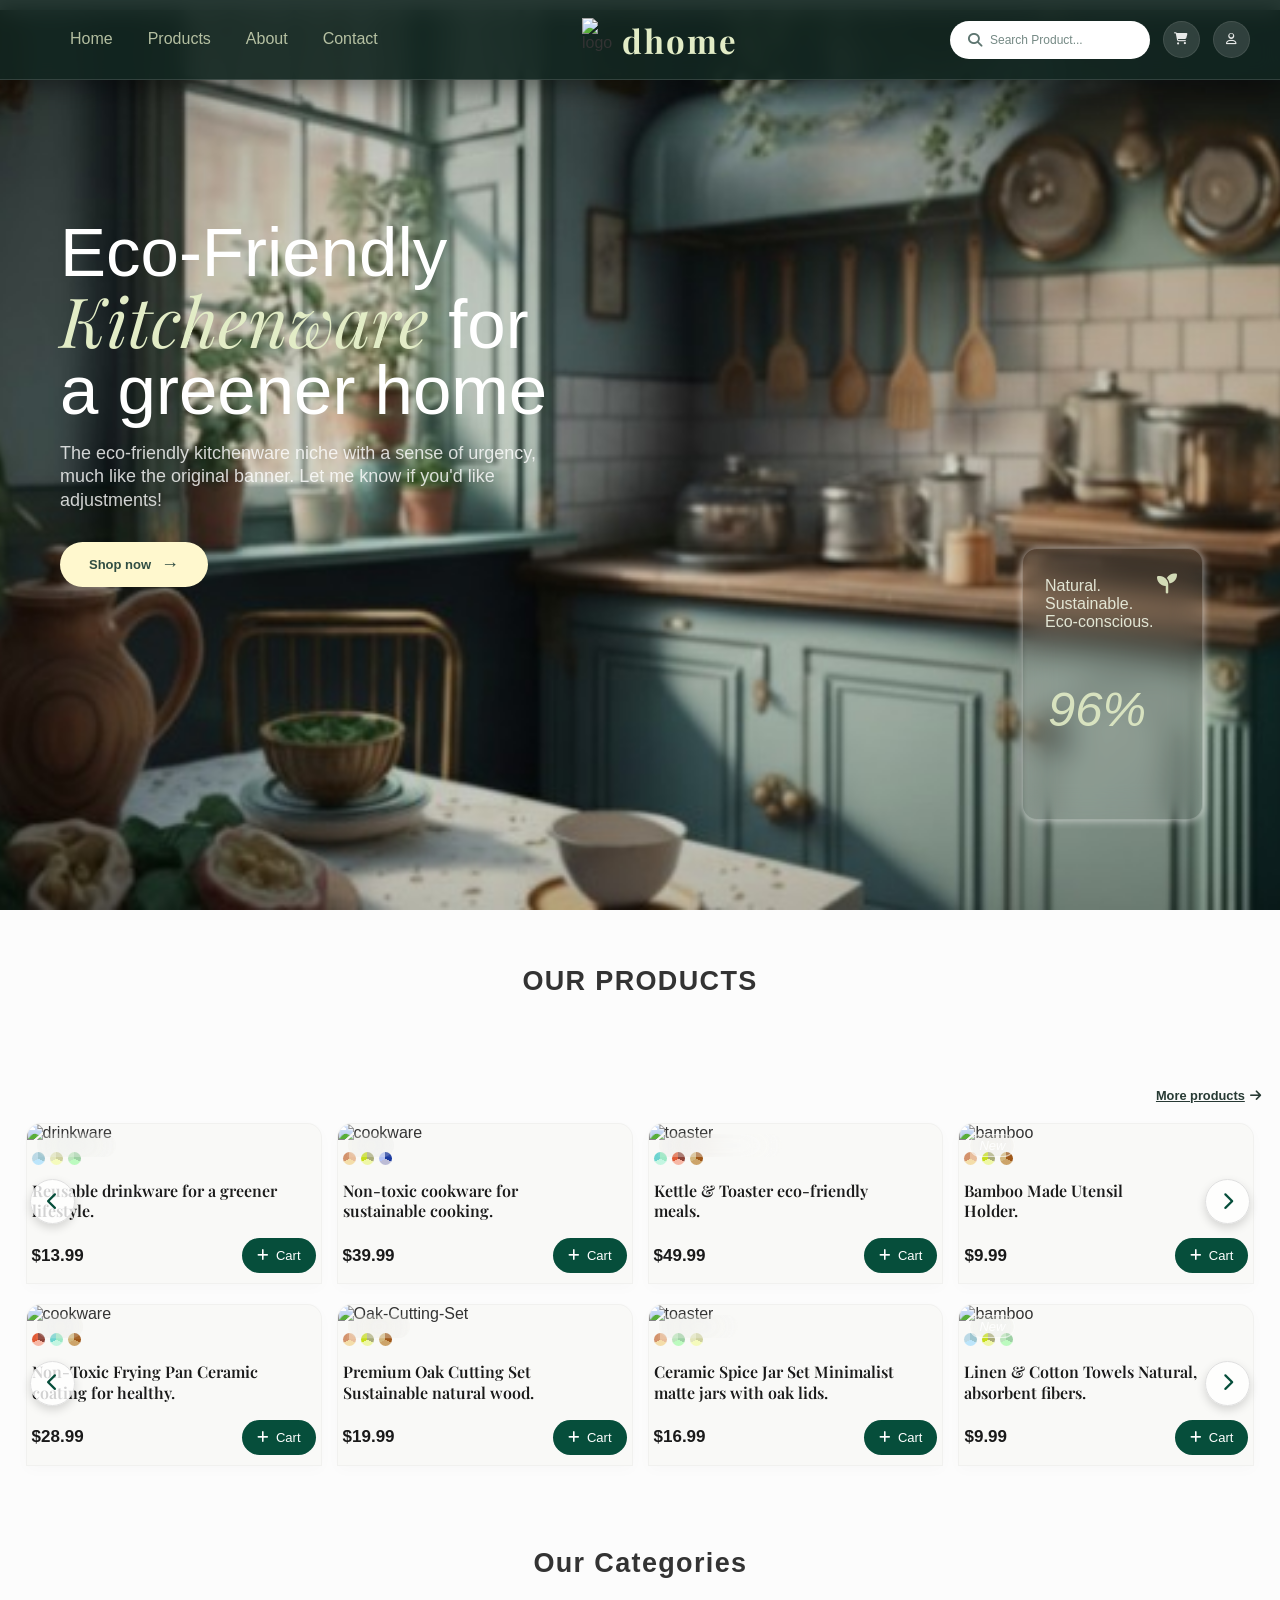
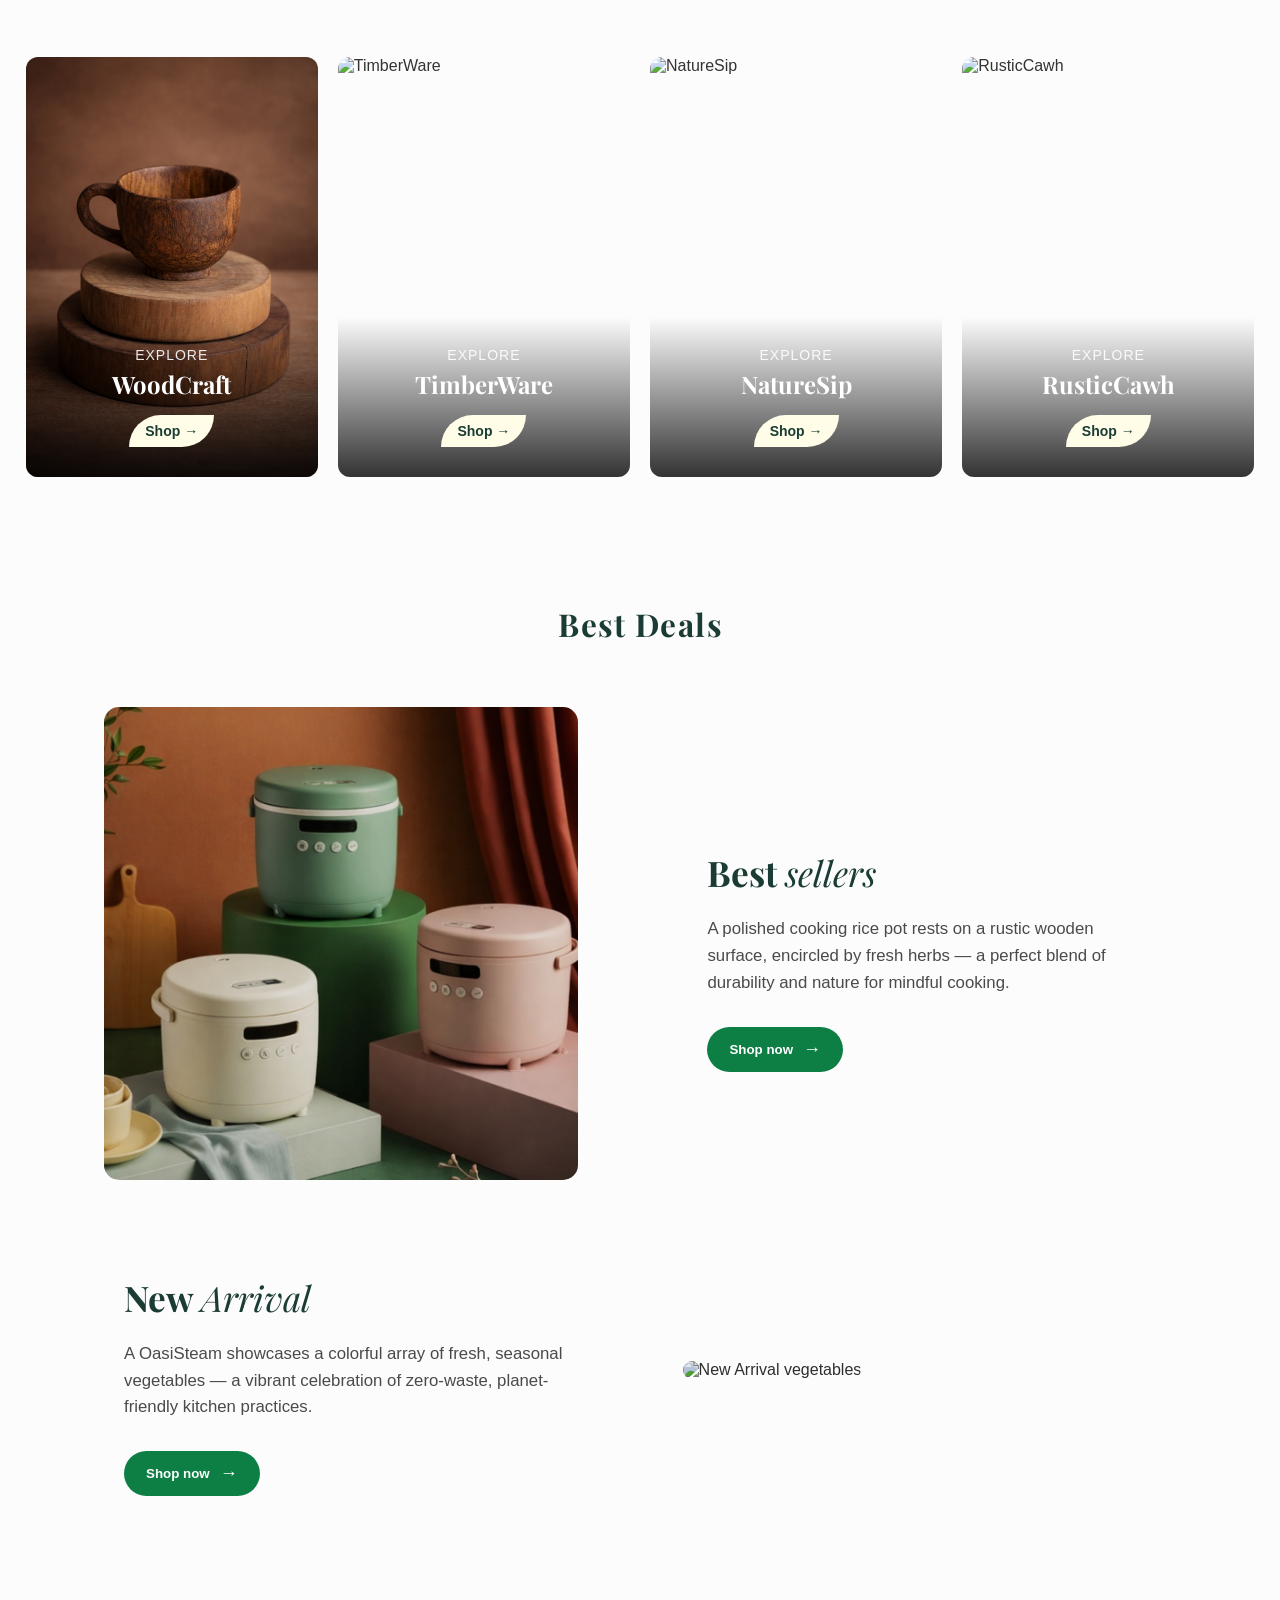
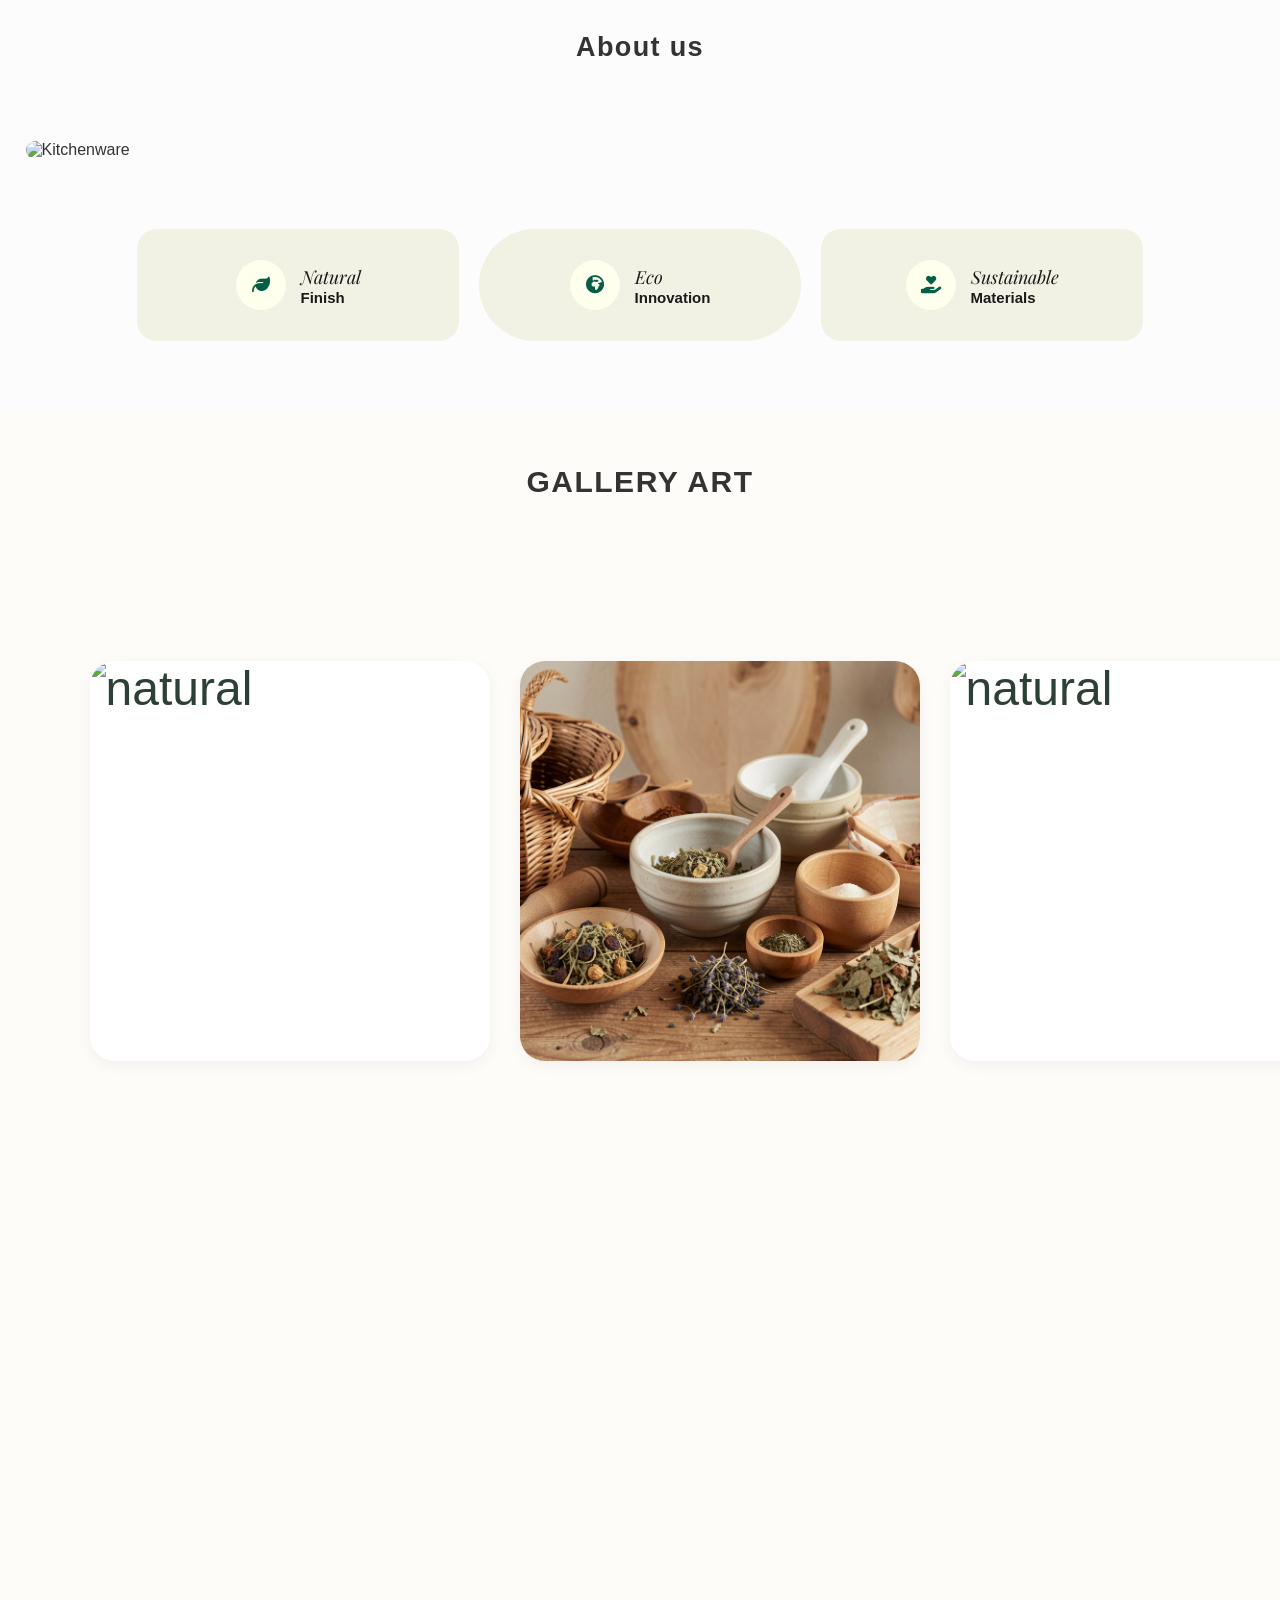
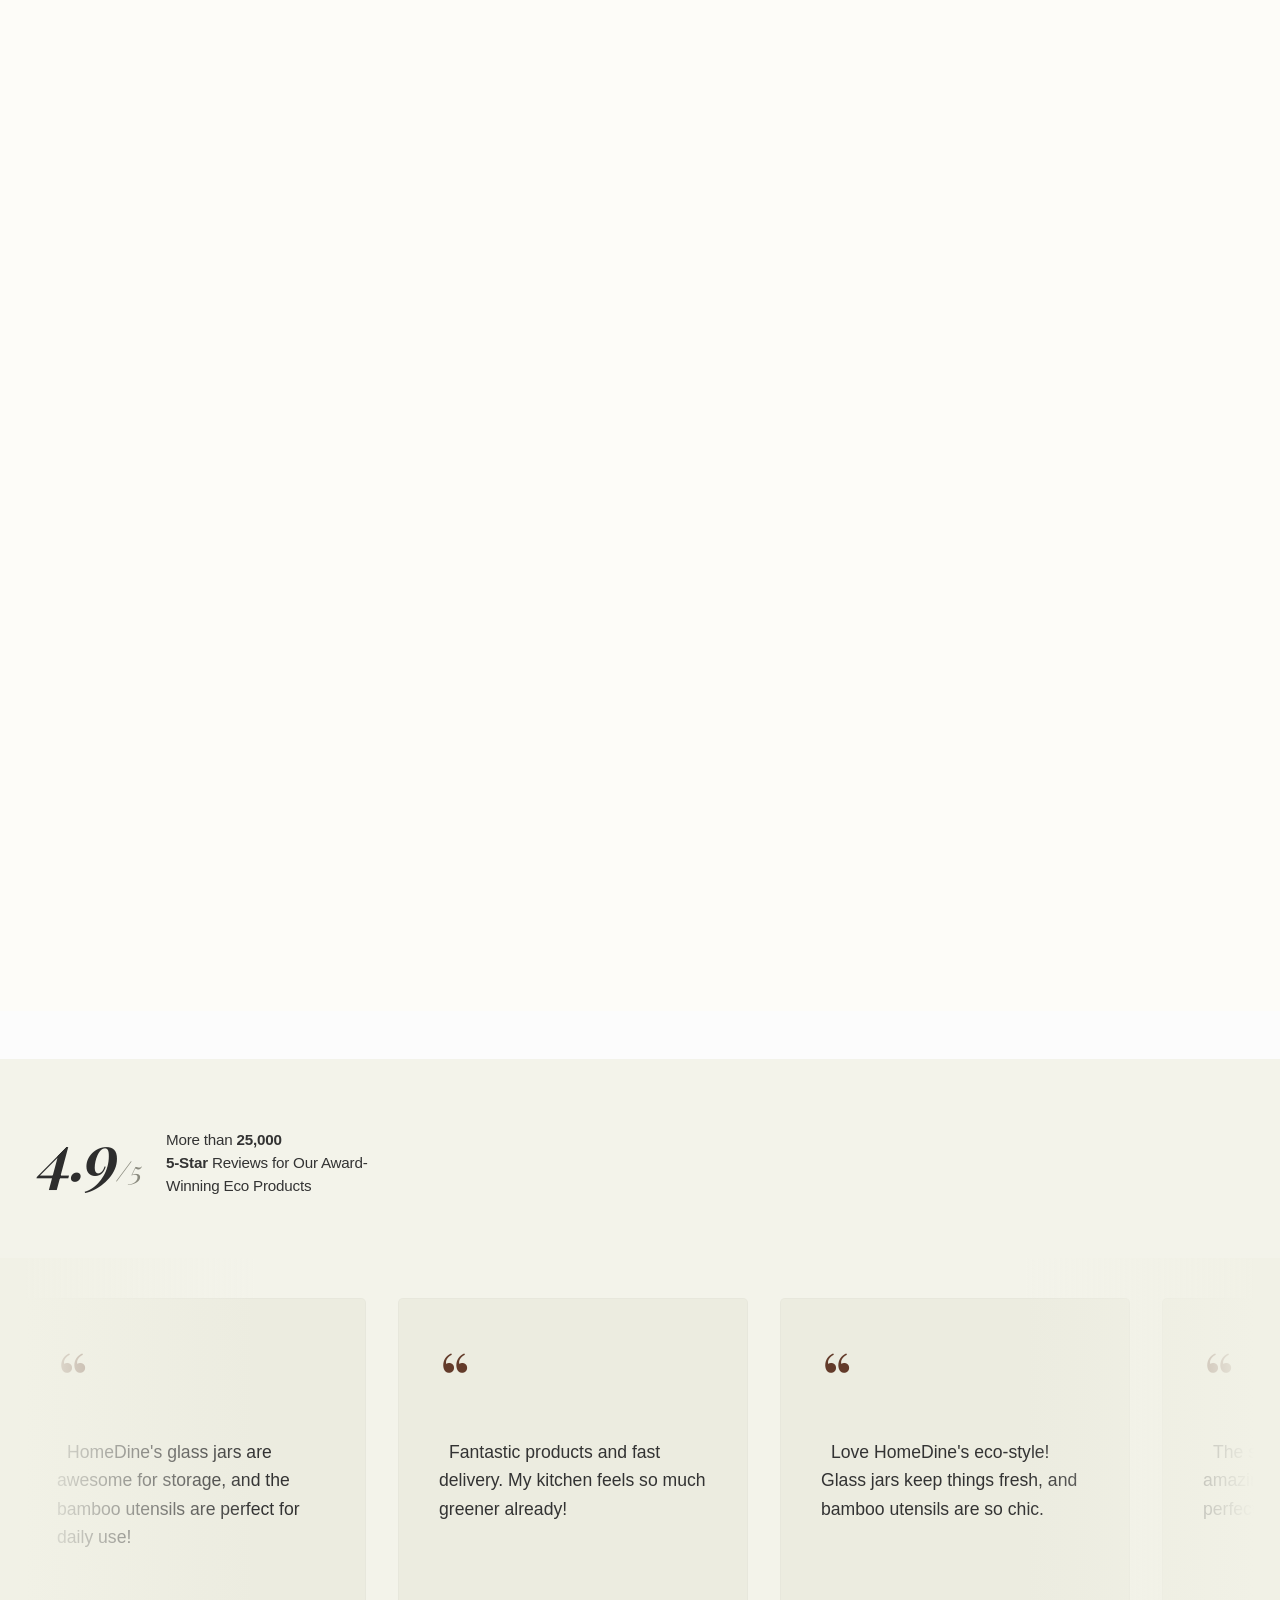
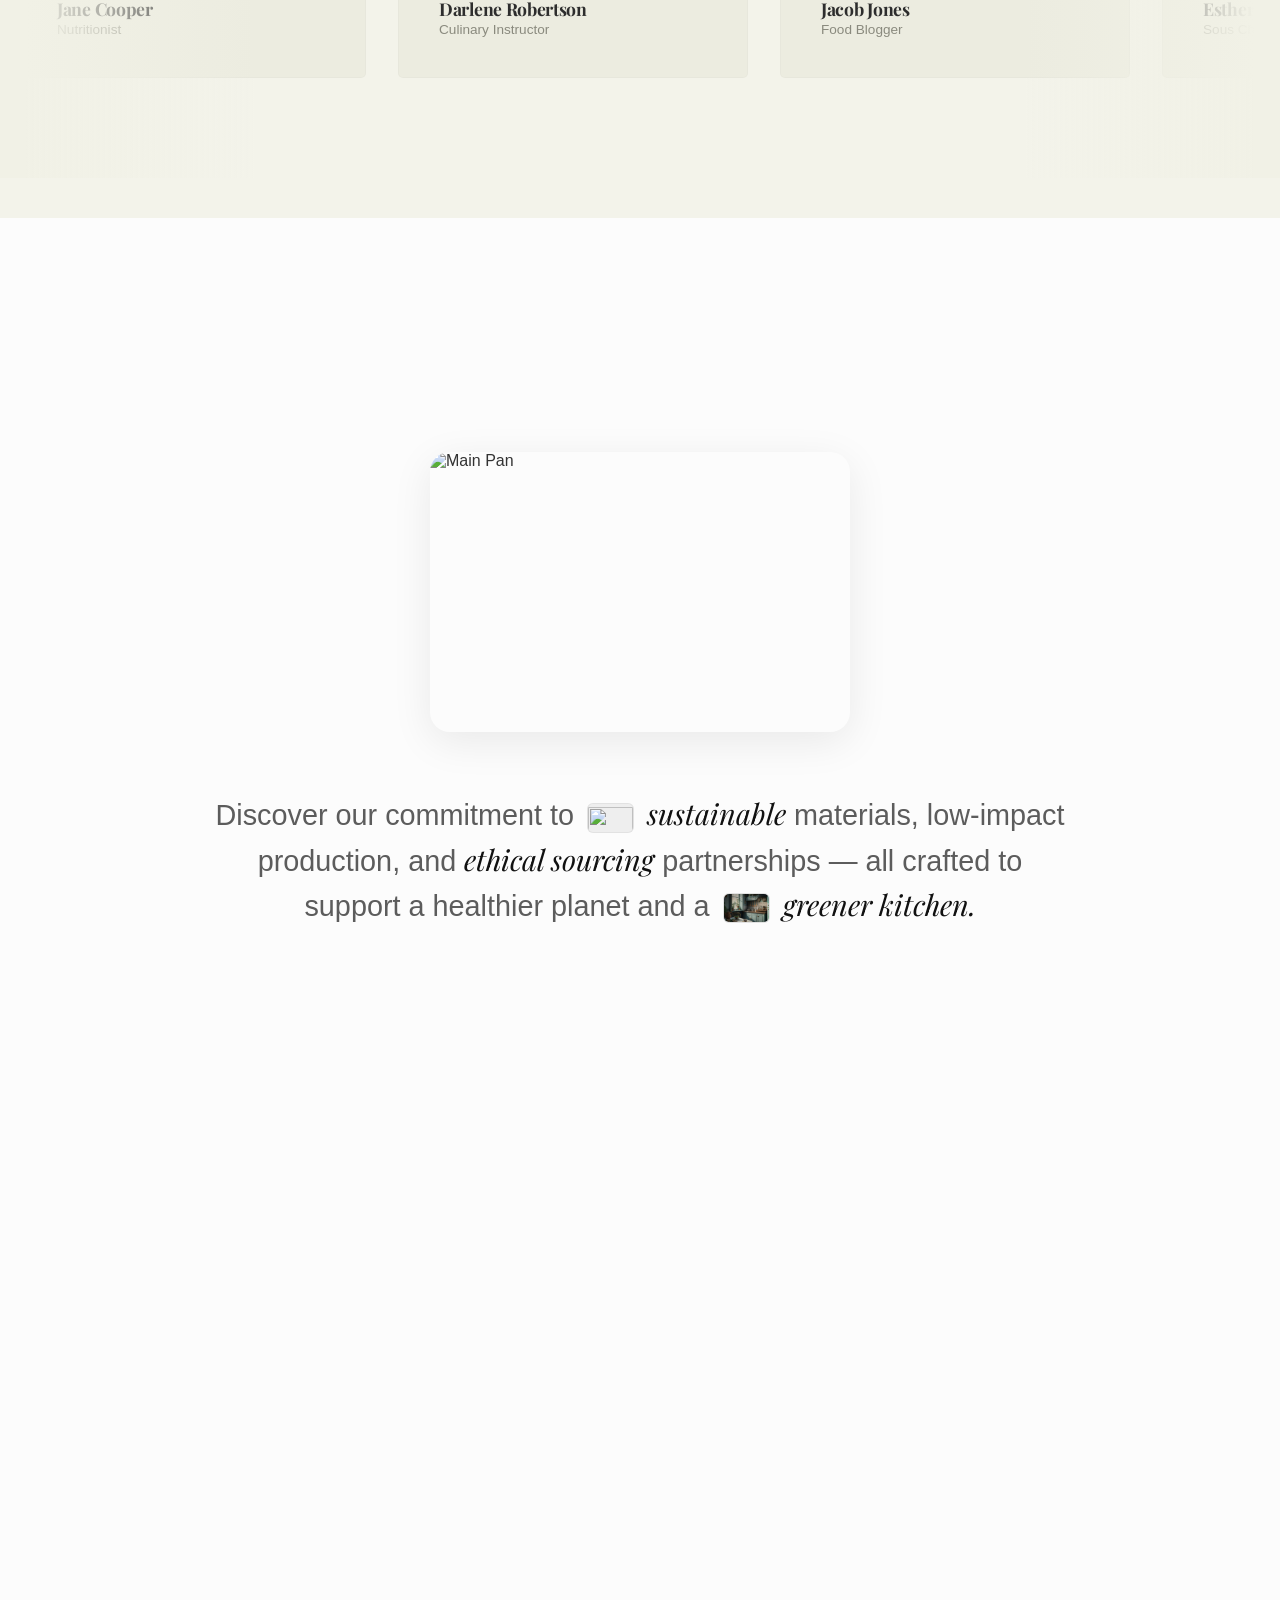
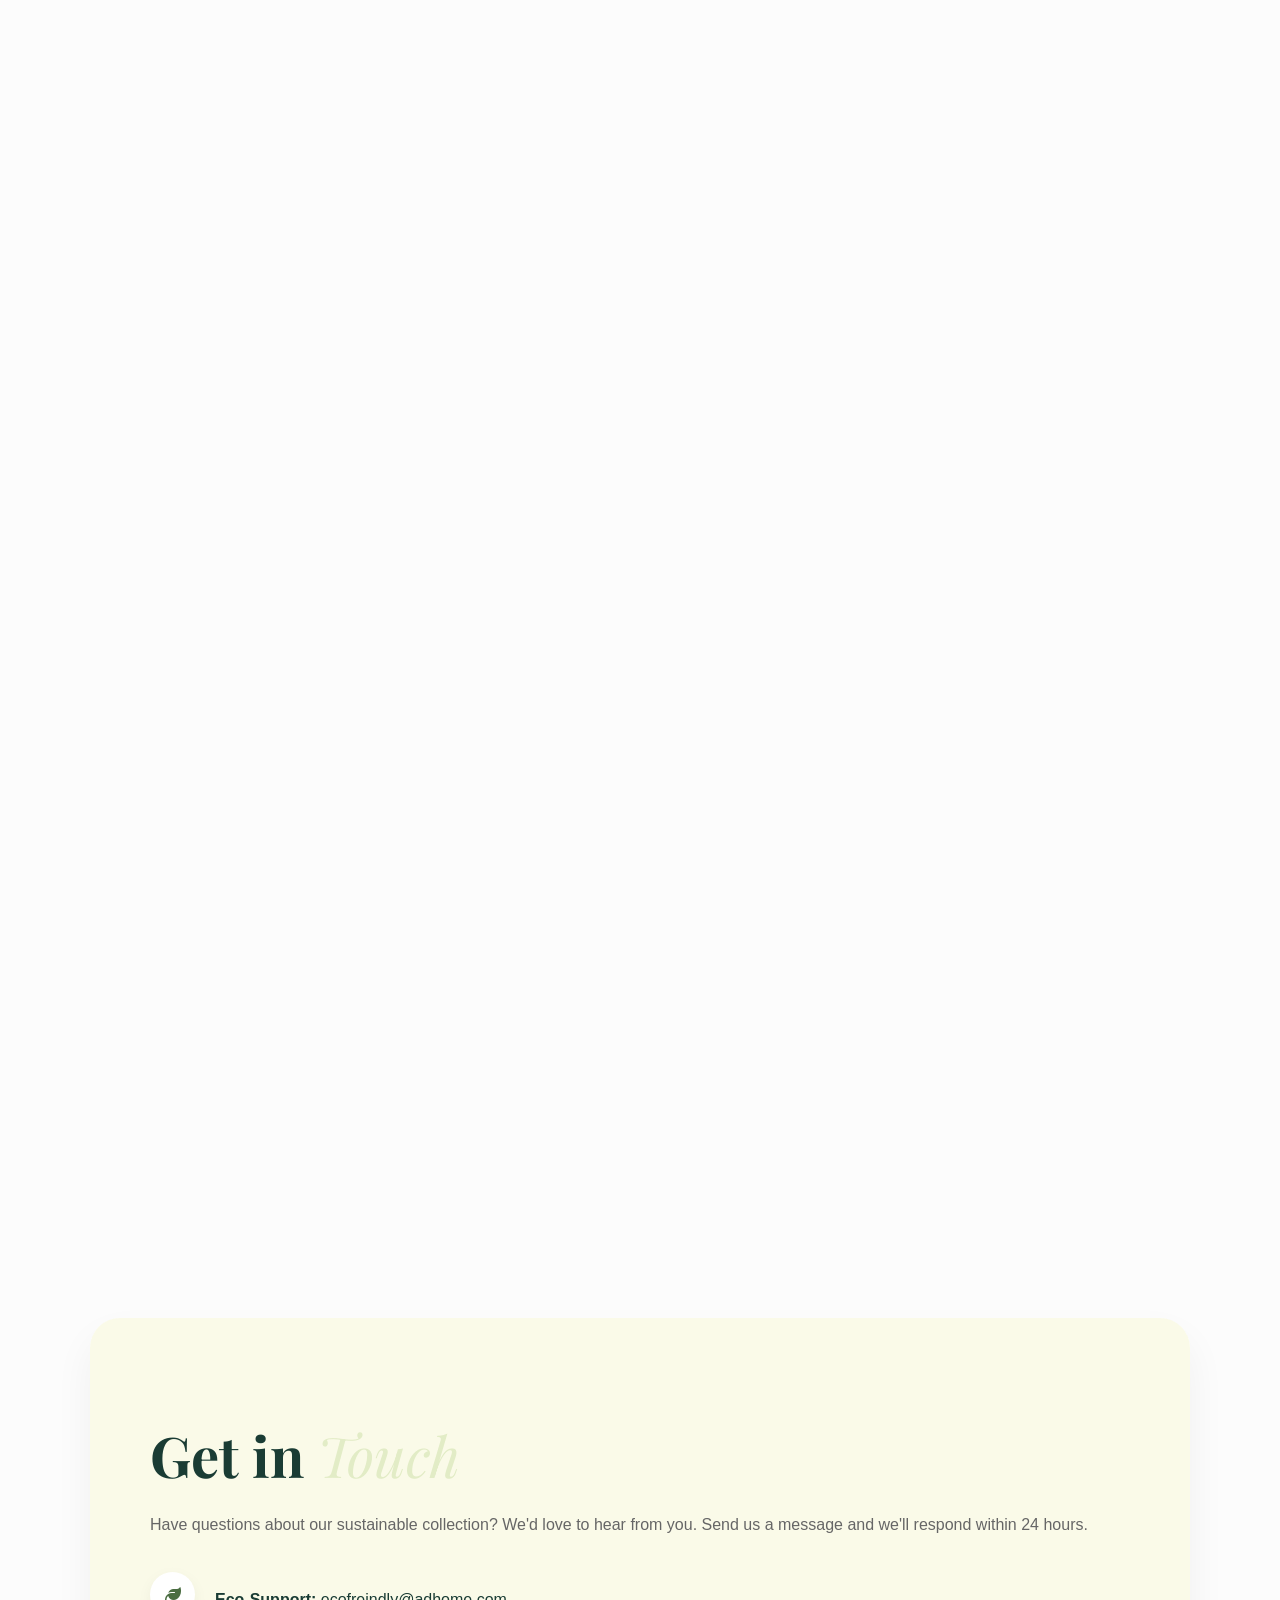
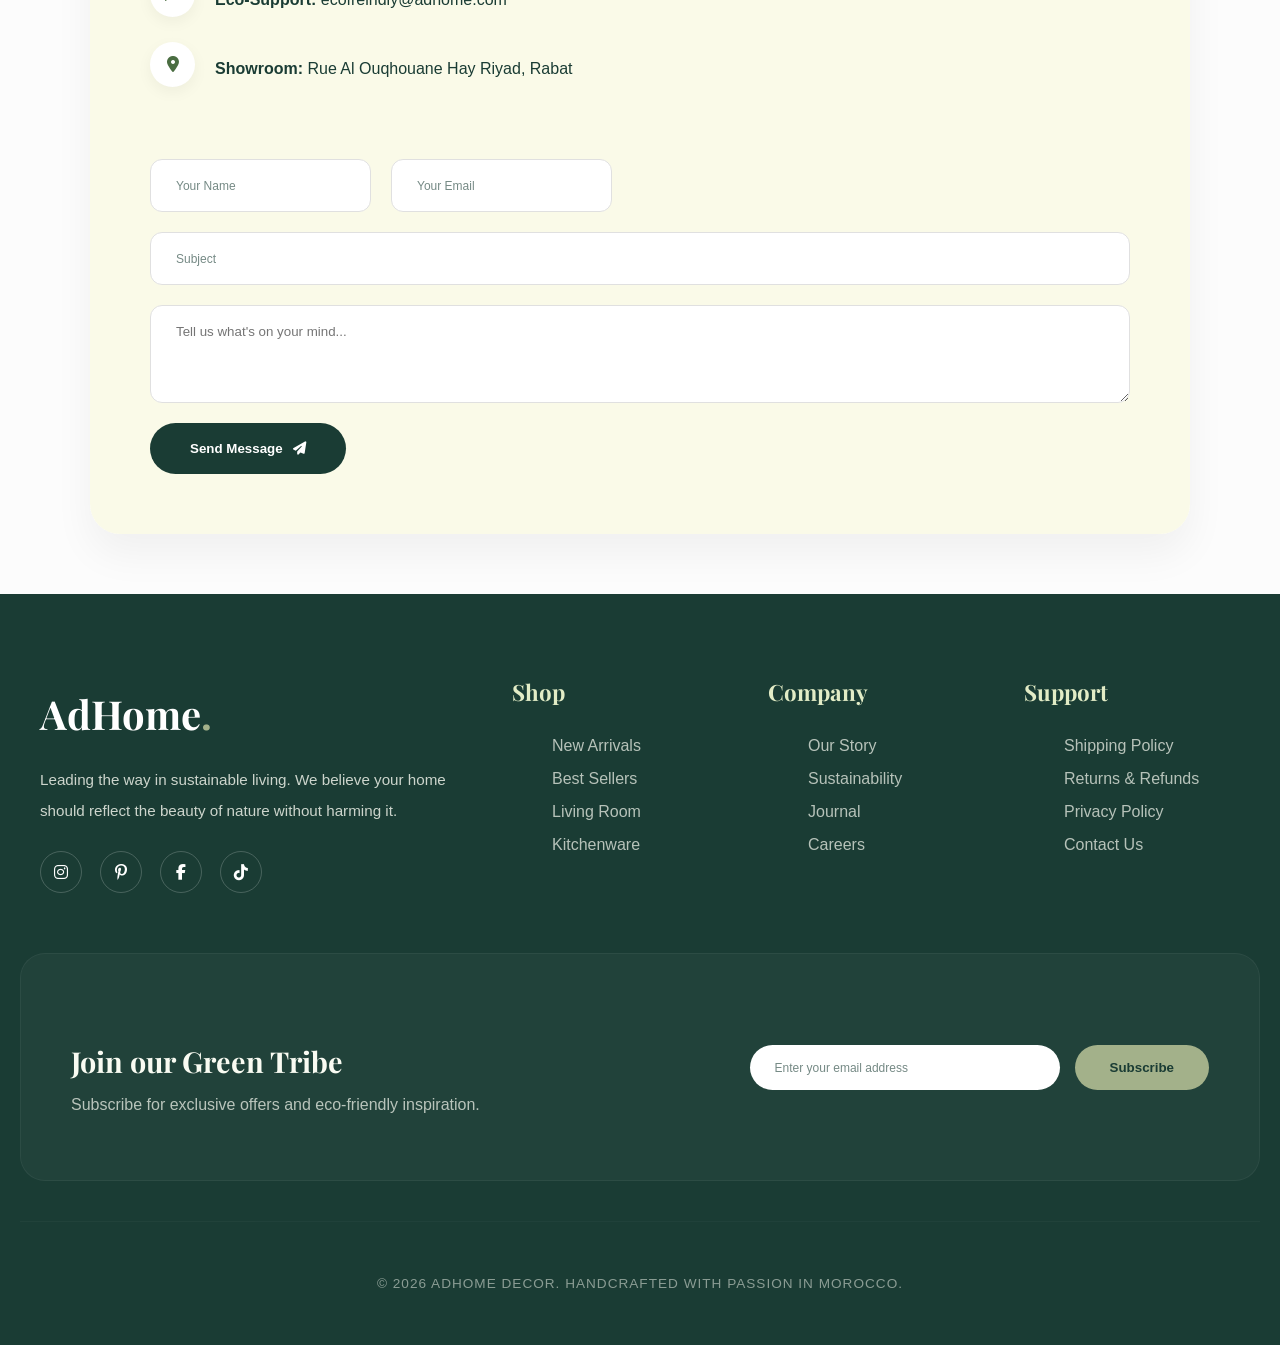
==== index.html @ 79e7cd11 "Add files via upload" ====
<!DOCTYPE html>
<html lang="en">
<head>
    <meta charset="UTF-8">
    <meta name="viewport" content="width=device-width, initial-scale=1.0">
    <link href="https://fonts.googleapis.com/css2?family=Playfair+Display:wght@400;600;700&display=swap" rel="stylesheet">
    <link rel="icon" href="eco.png">
    <link rel="stylesheet" href="https://cdnjs.cloudflare.com/ajax/libs/font-awesome/6.5.0/css/all.min.css">
    <title>AdHome</title>
    <link rel="stylesheet" href="Adhomeprojet.css">
</head>
<body>
        <nav class="navbar">
            <input type="checkbox" id="menu-toggle" class="menu-checkbox">

            <ul class="left">
                <li><a href="#home">Home</a></li>
                <li><a href="#products">Products</a></li>
                <li><a href="#about">About</a></li>
                <li><a href="#contact">Contact</a></li>
            </ul>
            <div class="center">
                <img src="logo.png" alt="logo"  class="logo">
                <a href="#home"><h2>dhome</h2></a>
            </div>
            <div class="right">
                <div class="search-container">
                    <i class="fa-solid fa-magnifying-glass search-icon"></i>
                    <input type="text" placeholder="Search Product...">
                </div>
                <a href="#" class="nav-icon"><i class="fa-solid fa-cart-shopping"></i></a>
                <a href="#" class="nav-icon"><i class="fa-regular fa-user"></i></a>
            </div>

            <label for="menu-toggle" class="hamburger-icon">
                <span></span>
                <span></span>
                <span></span>
            </label>
        </nav>


    <header id="home">
        <section>
            <div class="content">
                <h1>
                    Eco-Friendly <br>
                    <span class="italic-text">Kitchenware</span> for <br>
                    a greener home
                </h1>
                <p class="description">
                    The eco-friendly kitchenware niche with a sense of 
                    urgency, much like the original banner. Let me know if 
                    you'd like adjustments!
                </p>
                <a href="#" class="shop-btn">
                    Shop now <span class="arrow">→</span>
                </a>
            </div>
        </section>
        <div class="card">
            <i class="fa-solid fa-seedling card-icon"></i>
            <p>
                Natural.<br> Sustainable. <br> Eco-conscious.   
            </p>
            <div class="counter-container">
                <div class="counter-numbers">
                    <span>0%</span>
                    <span>25%</span>
                    <span>50%</span>
                    <span>75%</span>
                    <span>96%</span>
                </div>
            </div>
        </div>
    </header>


    <section id="products">
        <div class="title">
            <h2>OUR PRODUCTS</h2>
        </div>      
        <a href="#" class="more-products">More products<span><i class="fa-solid fa-arrow-right"></i></span></a> 
        <div class="products">
            <button class="arrow-btn arrow-left"><i class="fa-solid fa-chevron-left"></i></button>
            <button class="arrow-btn arrow-right"><i class="fa-solid fa-chevron-right"></i></button>
            <div class="product">
                <div class="product-image">
                    <span class="badge">Promotion</span>
                    <img src="product1.png" alt="drinkware" class="img1">
                </div>
                <div class="product-colors">
                    <div class="product1 circle-1-colors1"></div>
                    <div class="product1 circle-2-colors2"></div>
                    <div class="product1 circle-3-colors3"></div>
                </div>
                <div class="product-description">
                    <p>Reusable drinkware for a greener lifestyle.</p>
                </div>
                <div class="product-cart">
                    <span class="price"><span class="dolar">$</span>13.99</span>
                    <button class="add-to-cart">
                        <i class="fa-solid fa-plus"></i> Cart
                    </button>
                </div>
            </div>
            <div class="product">
                <div class="product-image">
                    <span class="badge">New</span>
                    <img src="product2.png" alt="cookware" class="img2">
                </div>
                <div class="product-colors">
                    <div class="circle-4-colors1"></div>
                    <div class="circle-5-colors2"></div>
                    <div class="circle-6-colors3"></div>
                </div>
                <div class="product-description">
                    <p>Non-toxic cookware for sustainable cooking.</p>
                </div>
                <div class="product-cart">
                    <span class="price"><span class="dolar">$</span>39.99</span>
                    <button class="add-to-cart">
                        <i class="fa-solid fa-plus"></i> Cart
                    </button>
                </div>
            </div>
            <div class="product">
                <div class="product-image">
                    <span class="badge">Customer favorite</span>
                    <img src="product3.png" alt="toaster" class="img3">
                </div>
                <div class="product-colors">
                    <div class="circle-7-colors1"></div>
                    <div class="circle-8-colors2"></div>
                    <div class="circle-9-colors3"></div>
                </div>
                <div class="product-description">
                    <p>Kettle & Toaster eco-friendly <br> meals.</p>
                </div>
                <div class="product-cart">
                    <span class="price"><span class="dolar">$</span>49.99</span>
                    <button class="add-to-cart">
                        <i class="fa-solid fa-plus"></i> Cart
                    </button>
                </div>
            </div>
            <div class="product">
                <div class="product-image">
                    <span class="badge">New</span>
                    <img src="product4.png" alt="bamboo" class="img4">
                </div>
                <div class="product-colors">
                    <div class="circle-4-colors1"></div>
                    <div class="circle-5-colors2"></div>
                    <div class="circle-9-colors3"></div>
                </div>
                <div class="product-description">
                    <p>Bamboo Made Utensil <br> Holder.</p>
                </div>
                <div class="product-cart">
                    <span class="price"><span class="dolar">$</span>9.99</span>
                    <button class="add-to-cart">
                        <i class="fa-solid fa-plus"></i> Cart
                    </button>
                </div>
            </div>
        </div> 
    </section>
    <section>
        <div class="products">
            <button class="arrow-btn arrow-left"><i class="fa-solid fa-chevron-left"></i></button>
            <button class="arrow-btn arrow-right"><i class="fa-solid fa-chevron-right"></i></button>
            <div class="product">
                <div class="product-image">
                    <span class="badge">New</span>
                    <img src="product5.png" alt="cookware" class="img2">
                </div>
                <div class="product-colors">
                    <div class="circle-8-colors2"></div>
                    <div class="circle-7-colors1"></div>
                    <div class="circle-9-colors3"></div>
                </div>
                <div class="product-description">
                    <p>Non-Toxic Frying Pan Ceramic coating for healthy.</p>
                </div>
                <div class="product-cart">
                    <span class="price"><span class="dolar">$</span>28.99</span>
                    <button class="add-to-cart">
                        <i class="fa-solid fa-plus"></i> Cart
                    </button>
                </div>
            </div>
            <div class="product">
                <div class="product-image">
                    <span class="badge">Natural</span>
                    <img src="product6.png" alt="Oak-Cutting-Set" class="img1">
                </div>
                <div class="product-colors">
                    <div class="circle-4-colors1"></div>
                    <div class="circle-5-colors2"></div>
                    <div class="circle-9-colors3"></div>
                </div>
                <div class="product-description">
                    <p>Premium Oak Cutting Set Sustainable natural wood.</p>
                </div>
                <div class="product-cart">
                    <span class="price"><span class="dolar">$</span>19.99</span>
                    <button class="add-to-cart">
                        <i class="fa-solid fa-plus"></i> Cart
                    </button>
                </div>
            </div>
            <div class="product">
                <div class="product-image">
                    <span class="badge">Promotion</span>
                    <img src="product7.png" alt="toaster" class="img3">
                </div>
                <div class="product-colors">
                    <div class="circle-4-colors1"></div>
                    <div class="product1 circle-3-colors3"></div>
                    <div class="product1 circle-2-colors2"></div>
                </div>
                <div class="product-description">
                    <p>Ceramic Spice Jar Set Minimalist matte jars with oak lids.</p>
                </div>
                <div class="product-cart">
                    <span class="price"><span class="dolar">$</span>16.99</span>
                    <button class="add-to-cart">
                        <i class="fa-solid fa-plus"></i> Cart
                    </button>
                </div>
            </div>
            <div class="product">
                <div class="product-image">
                    <span class="badge">New</span>
                    <img src="product8.png" alt="bamboo" class="img4">
                </div>
                <div class="product-colors">
                    <div class="product1 circle-1-colors1"></div>   
                    <div class="circle-5-colors2"></div>
                    <div class="product1 circle-3-colors3"></div>
                </div>
                <div class="product-description">
                    <p>Linen & Cotton Towels Natural, absorbent fibers.</p>
                </div>
                <div class="product-cart">
                    <span class="price"><span class="dolar">$</span>9.99</span>
                    <button class="add-to-cart">
                        <i class="fa-solid fa-plus"></i> Cart
                    </button>
                </div>
            </div>
        </div> 
    </section>


    <section class="categories-section">
        <div class="title">
            <h2>Our Categories</h2>
        </div>
        <div class="categories-container">
            <div class="category-card">
                <img src="category1.png" alt="WoodCraft">
                <div class="category-content">
                    <span>Explore</span>
                    <h3>WoodCraft</h3>
                    <button class="shop-btna">Shop →</button>
                </div>
            </div>

            <div class="category-card">
                <img src="category2.png" alt="TimberWare">
                <div class="category-content">
                    <span>Explore</span>
                    <h3>TimberWare</h3>
                    <button class="shop-btna">Shop →</button>
                </div>
            </div>

            <div class="category-card">
                <img src="category3.png" alt="NatureSip">
                <div class="category-content">
                    <span>Explore</span>
                    <h3>NatureSip</h3>
                    <button class="shop-btna">Shop →</button>
                </div>
            </div>

            <div class="category-card">
                <img src="category4.png" alt="RusticCawh">
                <div class="category-content">
                    <span>Explore</span>
                    <h3>RusticCawh</h3>
                    <button class="shop-btna">Shop →</button>
                </div>
            </div>
        </div>
    </section>


    <section class="offer">
        <div class="title">
            <h2>Best Deals</h2>
        </div>
        <div class="offer-container best">
            <div class="offer-image">
                <img src="best.png" alt="Best sellers - rice pot" class="promo-img">
            </div>
            <div class="offer-content">
                <h2><span class="hone">Best</span> <span class="htwo">sellers</span></h2>
                <p>A polished cooking rice pot rests on a rustic wooden surface, encircled by fresh herbs — a perfect blend of durability and nature for mindful cooking.</p>
                <button class="shopnow">Shop now <span class="arrow">→</span></button>
            </div>
        </div>

        <div class="offer-container new">
            <div class="offer-content">
                <h2><span class="hone">New</span> <span class="htwo">Arrival</span></h2>
                <p>A OasiSteam showcases a colorful array of fresh, seasonal vegetables — a vibrant celebration of zero-waste, planet-friendly kitchen practices.</p>
                <button class="shopnow">Shop now <span class="arrow">→</span></button>
            </div>
            <div class="offer-image">
                <img src="new.png" alt="New Arrival vegetables" class="promo-img">
            </div>
        </div>
    </section>


    <section id="about">
        <div class="title">
            <h2>About us</h2>
        </div>
        <div class="natural">
            <img src="kitchenware.png" alt="Kitchenware">
            <div class="paragraphe">We craft <span class="italic">kitchenware</span> you can trust for years to 
                come — through everyday meals and<span class="italic"> evolving lifestyles.</span> Each piece is thoughtfully made with
                <span class="italic">sustainable materials</span>
            </div>
        </div>
        <div class="container-card">
            <div class="card-1">
                <div class="icon-circle">
                    <i class="fa-solid fa-leaf"></i>
                </div>
                <div class="text-card">
                    <span class="serif">Natural</span>
                    <span class="sans-serif">Finish</span>
                </div>
                </div>

            <div class="card-2">
                <div class="icon-circle">
                    <i class="fa-solid fa-earth-africa"></i>
                </div>
                <div class="text-card">
                    <span class="serif">Eco</span>
                    <span class="sans-serif">Innovation</span>
                </div>
            </div>

            <div class="card-3">
                <div class="icon-circle">
                    <i class="fa-solid fa-hand-holding-heart"></i>
                </div>
                <div class="text-card">
                    <span class="serif">Sustainable</span>
                    <span class="sans-serif">Materials</span>
                </div>
            </div>  
        </div>
    </section>

    <section class="gallery">
        <div class="horizontal-section">
            <div class="title">
                <h2>GALLERY ART</h2>
            </div>
            <div class="h-sticky">
                <div class="h-track">
                    <div class="h-card">
                        <img src="e.png" alt="natural">
                        <div class="card-info">
                            <h6>Natural Cooking</h6>
                            <p>Modern essentials for daily life.</p>
                        </div>
                    </div>
                    <div class="h-card">
                        <img src="c.png" alt="natural">
                        <div class="card-info">
                            <h6>Organic Secrets</h6>
                            <p>The magic of natural ingredients.</p>
                        </div>
                    </div>
                    <div class="h-card">
                        <img src="d.png" alt="natural">
                        <div class="card-info">
                            <h6>KITCHEN ROOTS</h6>
                            <p>Sustainable storage for a natural lifestyle.</p>
                        </div>
                    </div>
                    <div class="h-card">
                        <img src="b.jpg" alt="natural">
                        <div class="card-info">
                            <h6>RUSTIC ELEGANCE</h6>
                            <p>Where traditional crafts meet floral beauty.</p>
                        </div>
                    </div>
                    <div class="h-card">
                        <img src="i.png" alt="natural">
                        <div class="card-info">
                            <h6>HERBAL ESSENCE</h6>
                            <p>The art of traditional wellness at home.</p>
                        </div>
                    </div>
                    <div class="h-card">
                        <img src="f.png" alt="natural">
                        <div class="card-info">
                            <h6>ANCIENT TASTE</h6>
                            <p>Bringing traditional warmth to your kitchen.</p>
                        </div>
                    </div>
                    <div class="h-card">
                        <img src="g.png" alt="natural">
                        <div class="card-info">
                            <h6>MORNING CALM</h6>
                            <p>Start your day with minimalist elegance.</p>
                        </div>
                    </div>
                    <div class="h-card">
                        <img src="h.png" alt="natural">
                        <div class="card-info">
                            <h6>ECO HARMONY</h6>
                            <p>Sustainable choices for a greener kitchen.</p>
                        </div>
                    </div>
                    <div class="h-card">
                        <img src="k.png" alt="natural">
                        <div class="card-info">
                            <h6>PURE CULINARY</h6>
                            <p>A serene space designed for modern cooking.</p>
                        </div>
                    </div>
                </div>
            </div>
        </div>
    </section>



    <section class="testimoniale">
        <div class="testimonial-header">
            <div class="rating-score">4.9<span>/5</span></div>
            <div class="header-description">
                More than <strong>25,000 <br> 5-Star</strong> Reviews for Our Award- <br> Winning Eco Products
            </div>
        </div>

        <div class="testimonial-body">
            <div class="cards-group">
                <div class="card-t">
                    <div class="quote">“</div>
                    <p class="text">HomeDine's glass jars are awesome for storage, and the bamboo utensils are perfect for daily use!</p>
                    <div class="user-name">Jane Cooper</div>
                    <div class="user-job">Nutritionist</div>
                </div>

                <div class="card-t">
                    <div class="quote">“</div>
                    <p class="text">Fantastic products and fast delivery. My kitchen feels so much greener already!</p>
                    <div class="user-name">Darlene Robertson</div>
                    <div class="user-job">Culinary Instructor</div>
                </div>

                <div class="card-t">
                    <div class="quote">“</div>
                    <p class="text">Love HomeDine's eco-style! Glass jars keep things fresh, and bamboo utensils are so chic.</p>
                    <div class="user-name">Jacob Jones</div>
                    <div class="user-job">Food Blogger</div>
                </div>

                <div class="card-t">
                    <div class="quote">“</div>
                    <p class="text">The sustainable utensils are amazing. My bamboo utensils are perfect for daily use.</p>
                    <div class="user-name">Esther Howard</div>
                    <div class="user-job">Sous Chef</div>
                </div>

                <div class="card-t">
                    <div class="quote">“</div>
                    <p class="text">HomeDine's glass jars are awesome for storage, and the bamboo utensils are perfect for daily use!</p>
                    <div class="user-name">Jane Cooper</div>
                    <div class="user-job">Nutritionist</div>
                </div>

                <div class="card-t">
                    <div class="quote">“</div>
                    <p class="text">Fantastic products and fast delivery. My kitchen feels so much greener already!</p>
                    <div class="user-name">Darlene Robertson</div>
                    <div class="user-job">Culinary Instructor</div>
                </div>

                <div class="card-t">
                    <div class="quote">“</div>
                    <p class="text">Love HomeDine's eco-style! Glass jars keep things fresh, and bamboo utensils are so chic.</p>
                    <div class="user-name">Jacob Jones</div>
                    <div class="user-job">Food Blogger</div>
                </div>

                <div class="card-t">
                    <div class="quote">“</div>
                    <p class="text">The sustainable utensils are amazing. My bamboo utensils are perfect for daily use.</p>
                    <div class="user-name">Esther Howard</div>
                    <div class="user-job">Sous Chef</div>
                </div>
            </div>
        </div>
    </section>


    <section class="scroll-section">
        <div class="sticky-container">
            
            <div class="gallery-wrapper">
                <div class="card-s card-left">
                    <img src="left.png" alt="Jug">
                </div>
                <div class="card-s card-center">
                    <img src="center.jpg" alt="Main Pan">
                </div>
                <div class="card-s card-right">
                    <img src="right.png" alt="Spoons">
                </div>
            </div>

            <div class="content-box">
                Discover our commitment to 
                <img src="kitchenware.png" class="inline-icon"> 
                <b>sustainable</b> materials, low-impact production, and 
                <b>ethical sourcing</b> partnerships — all crafted to support a healthier planet and a 
                <img src="aa.png" class="inline-icon"> 
                <b>greener kitchen.</b>
            </div>
            
        </div>
    </section>


     <section id="contact" class="contact-container">
        <div class="contact-info">
            <h2>Get in <span class="italic-text">Touch</span></h2>
            <p>Have questions about our sustainable collection? We'd love to hear from you. Send us a message and we'll respond within 24 hours.</p>
            
            <div class="contact-details">
                <div class="detail-item">
                    <i class="fa-solid fa-leaf"></i>
                    <p><strong>Eco-Support:</strong> ecofreindly@adhome.com</p>
                </div>
                <div class="detail-item">
                    <i class="fa-solid fa-location-dot"></i>
                    <p><strong>Showroom:</strong> Rue Al Ouqhouane Hay Riyad, Rabat</p>
                </div>
            </div>
        </div>

        <form class="contact-form">
            <div class="input-group">
                <input type="text" placeholder="Your Name" required>
                <input type="email" placeholder="Your Email" required>
            </div>
            <input type="text" placeholder="Subject">
            <textarea placeholder="Tell us what's on your mind..." rows="4" class="msg" required></textarea>
            <button type="submit" class="submit-btn">
                Send Message <i class="fa-solid fa-paper-plane"></i>
            </button>
        </form>
    </section>


    <footer class="main-footer">
        <div class="footer-grid">
            <div class="footer-col brand">
                <h2 class="footer-logo">AdHome<span>.</span></h2>
                <p>Leading the way in sustainable living. We believe your home should reflect the beauty of nature without harming it.</p>
                <div class="social-icons">
                    <a href="#"><i class="fab fa-instagram"></i></a>
                    <a href="#"><i class="fab fa-pinterest-p"></i></a>
                    <a href="#"><i class="fab fa-facebook-f"></i></a>
                    <a href="#"><i class="fab fa-tiktok"></i></a>
                </div>
            </div>

            <div class="footer-col">
                <h3>Shop</h3>
                <ul>
                    <li><a href="#">New Arrivals</a></li>
                    <li><a href="#">Best Sellers</a></li>
                    <li><a href="#">Living Room</a></li>
                    <li><a href="#">Kitchenware</a></li>
                </ul>
            </div>

            <div class="footer-col">
                <h3>Company</h3>
                <ul>
                    <li><a href="#">Our Story</a></li>
                    <li><a href="#">Sustainability</a></li>
                    <li><a href="#">Journal</a></li>
                    <li><a href="#">Careers</a></li>
                </ul>
            </div>

            <div class="footer-col">
                <h3>Support</h3>
                <ul>
                    <li><a href="#">Shipping Policy</a></li>
                    <li><a href="#">Returns & Refunds</a></li>
                    <li><a href="#">Privacy Policy</a></li>
                    <li><a href="#">Contact Us</a></li>
                </ul>
            </div>
        </div>

        <div class="footer-newsletter">
            <div class="newsletter-text">
                <h4>Join our Green Tribe</h4>
                <p>Subscribe for exclusive offers and eco-friendly inspiration.</p>
            </div>
            <form class="newsletter-form">
                <input type="email" placeholder="Enter your email address" required>
                <button type="submit">Subscribe</button>
            </form>
        </div>

        <div class="footer-bottom">
            <p>&copy; 2026 ADHOME DECOR. HANDCRAFTED WITH PASSION IN MOROCCO.</p>
        </div>
    </footer>

</body>
</html>
---- Adhomeprojet.css ----
html {
        scroll-behavior: smooth !important;
    }
    body{
        padding: 0; 
        margin: 0;
        box-sizing: border-box;
    }
    ::-webkit-scrollbar {
        width: 7px;
        height: 7px;
    }
    ::-webkit-scrollbar-track {
        background: #f4f1ea;
        border-radius: 10px;
    }
    ::-webkit-scrollbar-thumb{
        background: #1a3c34;
        border-radius: 10px;
        border: 2px solid #f4f1ea;
    }
    ::-webkit-scrollbar-thumb:hover{
        background: #2d5a4c;
    } 
    
    *::selection{
        background-color: #a3b18a; 
        color: #1a3c34;
    }

    /* Hero Section */
    header{
        background-color: #1a3c34;
        background-image: url(https://www.hindustantimes.com/ht-img/img/2025/08/01/550x309/g1959d114d4838_1754091961706_1754091961847.jpg);
        background-image: url(image.png);
        background-image: url(aa.png) !important;
        background-repeat: no-repeat; 
        background-size: cover;
        background-position: center;
        min-height: 100vh;
        width: 100%;
        position: relative;
        display: flex;
        flex-direction: column;
        margin-top: -70px;
    }

    .navbar{
        display: flex;
        padding: 15px 30px;
        align-items: center;
        flex-wrap: wrap;
        position: sticky !important;
        top: 0;
        z-index: 100;
        background-color: #122620e8;
        backdrop-filter: blur(10px) !important;
        box-shadow: 0 4px 30px rgba(0, 0, 0, 0.5);
        border-bottom: 1px solid rgba(255, 255, 255, 0.133);
    }
    .left{
        display: flex;
        gap: 35px;
        margin-top: 15px;
    }
    .left li{
        list-style: none;
        font-size: 16px;
        font-family: "Nunito", sans-serif;
    }
    .left li a{
        color: #e2ecc6c5;
        text-decoration: none;
        position: relative;
    }
    a::after{
        content: "";
        position: absolute;
        left: 0;
        bottom: -5px;
        width: 100%;
        height: 2px;
        background-color: #e2ecc6c5;
        transform: scale(0);
        transform-origin: left;
        transition: transform 0.5s ease;
    }
    .left li a:hover::after {
        transform: scale(1);
    }
    .left,.center,.right{
        display: flex;
        flex: 1;
    }
    .center{
        justify-content: center;
    }
    .center h2{
        color: #e2ecc6;
        font-size: 33px;
        margin: 0;
        font-family: "Playfair Display", serif;
        letter-spacing: 2px;
        font-weight: bold;
    }
    .center a{
        text-decoration: none;
    }
    .center img{
        width: 40px;
    }
    .right{
        justify-content: flex-end;
        gap: 13px;
    }
    .right input{
        font-family: 'Nunito', sans-serif;
        color: #1a3c34;
        padding: 12px 20px 12px 40px;
        border-radius: 30px;
        width: 140px;
        border: none;
        outline: none;
        background-color: white;
        font-size: 12px;
        transition: 0.4s ease;
    }
    input:focus{
        width: 200px;
    }
    input::placeholder{
        font-size: 12px;
        color: #1a3c34;
        opacity: 0.6;
    }
    input:focus::placeholder {
        opacity: 0;
        transform: translateX(10px);
        transition: 0.5s ease;
    }
    .search-container{
        position: relative;
        display: flex;
        align-items: center;
        animation: down 0.8s ease-out forwards;
    }
    @keyframes down {
        from {
            transform: translateY(-30px);
            opacity: 0;
        }
        to {
            transform: translateY(0);
            opacity: 1;
        }
    }
    .search-icon {
        position: absolute;
        left: 18px;
        color: #1a3c34;
        font-size: 14px;
        opacity: 0;
        pointer-events: none;
        animation: icon-search 0.5s ease-out forwards 0.8s;
    }
    @keyframes icon-search {
        from {
            opacity: 0;
            transform: scale(0.8);
        }
        to{
            opacity: 0.7;
            transform: scale(1);
        }
    }
    .nav-icon {
        color: white;
        font-size: 12px;
        text-decoration: none;
        width: 35px;
        height: 35px;
        border-radius: 50%;
        background: rgba(255, 255, 255, 0.15);
        display: flex;
        align-items: center;
        justify-content: center;
        transition: 0.3s ease;
        opacity: 0.9;
        border: 1px solid rgba(255, 255, 255, 0.1);
    }
    .nav-icon:hover {
        background: #e2ecc6;
        color: #1a3c34;
        opacity: 1;
        transform: translateX(-2px) scale(1.08);
        box-sizing: 0 5px 15px rgba(226, 236, 198, 0.4);
    }
    .right .nav-icon {
        animation: icon 1s linear;
    }
    @keyframes icon {
        from{
            opacity: 0;
            color: transparent;
        }
        to{
            opacity: 1;
            color: white;
        }
    }
    .content {
        color: white;
        font-family: sans-serif;
        padding-left: 30px;
        margin-left: 30px;
        margin-top: 210px;
    }
    .content h1 {
        font-size: 69px;
        margin-bottom: 10px;
        margin-top: 150px;
        font-weight: 100;
        line-height: 66px;
    }
    .italic-text {
        font-family: 'Playfair Display', serif;
        font-style: italic;
        color: #e2ecc6;
    }
    .description {
        font-size: 18px;
        line-height: 1.3;
        width: 480px;
        margin-bottom: 30px;
        opacity: 0.8;
    }
    .shop-btn {
        display: inline-flex;
        align-items: center;
        background-color: #fff8ce;
        color: #1a3c34e7;
        padding: 12px 29px;
        border-radius: 40px;
        text-decoration: none;
        font-weight: 600;
        font-size: 13px;
        transition: 0.3s ease;
    }
    .arrow {
        margin-left: 10px;
        font-size: 18px;
        font-weight: bold;
        display: inline-block;
        transition: transform 0.3s ease;
    }
    .shop-btn:hover{
        background-color: #fdf6d0e1;
        transform: translateX(-3px);
    }
    .shop-btn:hover .arrow{
        transform: translateX(5px);
    }
    .card{
        background: rgba(255, 255, 255, 0.09);
        backdrop-filter: blur(15px);
        border: 1px solid rgba(255, 255, 255, 0.2);
        width: 14%;
        height: 30%;
        position: absolute;
        right: 6%;
        bottom: 10%;
        border-radius: 15px;
        box-shadow: 0.2px 0.2px 8px rgba(255, 255, 255, 0.614);    
        transition: 0.3s ease-in-out;    
    }
    .card p{
        color: #f0f5e4;
        font-size: 16px;
        margin-top: 28px;
        margin-left: 22px;
        font-family: sans-serif;
        opacity: 0.9;
        transition: 0.3s ease;
    }
    .content, 
    .card {
        animation: scroll 1s ease-out;
    }
    .center {
        animation: logo 1.5s ease-in-out;
        transition: 0.5s ease;
    }
    .center h2 {
        transition: 1s ease;
    }
    .center .logo {
        transition: 1s ease;
    }
    .center:hover {
        transform: translateY(-5px);
    }
    .center:hover .logo{
        transform: scale(1.1);
        filter: drop-shadow(0 0 2px rgb(223, 236, 198));
    }
    .center:hover h2{
        transform: scale(1.03);
        color: #eafec3; 
        text-shadow: 0 0 5px rgba(255, 248, 206, 0.559)
    }
    @keyframes scroll {
        from {
            opacity: 0;
            transform: translateY(30px);
        }
        to {
            opacity: 1;
            transform: translateY(0);
        }
    }
    @keyframes logo {
        from{
            opacity: 0;
        }
        to{
            opacity: 1;
        }
    }
    .counter-container {
        height: 70px;
        overflow: hidden;
        margin-top: 50px;
        margin-left: 25px;
    }
    .counter-numbers{
        display: flex;
        flex-direction: column;
        animation: countup 2s ease-out forwards;
    }
    .counter-numbers span{
        font-size: 49px;
        height: 70px;
        display: block;
        font-style: italic;
        color: #e2ecc6;
        font-family: sans-serif;
        transition: 1s ease;
        opacity: 0.9;
    }
    @keyframes countup {
        from { transform: translateY(0); }
        to { transform: translateY(-280px); }
    }
    .card:hover span{
        color: white;
        opacity: 1;
    }
    .card-icon{
        position: absolute;
        right: 25px;
        top: 25px;
        color: #e2ecc6;
        font-size: 20px;
        opacity: 0.9;
        transition: 0.5 ease;
    }
    .navbar .left li{
        animation: nav 1s ease-out;
    }
    @keyframes nav {
        from {
            opacity: 0;
            transform: translateY(-30px);
            color: transparent;
        }
        to {
            opacity: 1;
            transform: translateY(0);
            color: #96a8a9;
        }
    }

    header {
        position: relative;
        overflow: hidden;
        z-index: 1;
    }
    header::before {
        content: "";
        position: absolute;
        top: 0;
        left: 0;
        width: 100%;
        height: 100%;
        background-image: url(image.png);
        background-size: cover;
        background-position: center;
        animation: imgzoome 2s ease-out forwards;
    }
    @keyframes imgzoome {
        from {
            transform: scale(1);
        }
        to {
            transform: scale(1.07);
        }
    }
    .content{
        position: relative;
        z-index: 2;
    }
    .menu-checkbox, .hamburger-icon {
        display: none;
    }
    /* --- Responsive with mediaquery --- */
    /* for laptop */
    @media (max-width: 1024px) {
        .content h1 {
            font-size: 55px;
            line-height: 60px;
        }
        .description {
            width: 50%;
            margin-bottom: 20px;
        }
        .card {
            width: 17%;
            height: 26%;
            padding-bottom: 20px;
        }
        .counter-numbers span{
            font-size: 37px;
        }
        .navbar{
            padding: 2%;
            background-color: #1a3c34d3;
            backdrop-filter: blur(10px);
        }
        .navbar .left li a{
            font-size: 15px;
            color: beige;
        }
        .navbar .center h2{
            font-size: 25px;
            color: #eafec3;
        }
        .navbar .center .logo{
            width: 35px;
        }
        .right input{
            font-size: 10px;
            width: 90px;
            height: 10px;
            padding-right: 30px;
        }
        .right input:focus{
            width: 120px;
        }
        .right .nav-icon{
            width: 30px;
            height: 30px;
        }
        .menu-checkbox, .hamburger-icon {
            display: none;
        }
    }

    /* for ipad */
    @media (max-width: 800px) {
        .header{
            margin-top:  0px;
        }
        .navbar {
            padding: 10px;
            background-color: #1a3c3471;
            backdrop-filter: blur(12px);
            justify-content: space-between;
            flex-wrap: nowrap;
        }
        .right .nav-icon {
            display: flex;
            margin-top: 0px;
            padding: 0;
            opacity: 0.8;
            width: 30px;
            height: 30px;
            font-size: 10px;
        }

        .search-container {
            background: transparent;
            width: 35px; 
            height: 35px;
            background-color: rgba(255, 255, 255, 0.06);
            transition: 0.3s ease;
            border-radius: 25px;
            overflow: hidden;
            display: flex;
            align-items: center;
            justify-content: center;
            position: relative;
        }
        .search-container input::placeholder {
            color: transparent;
        }
        .search-icon {
            position: absolute;
            left: 30%;
            font-size: 15px;
            color: white;
            opacity: 1 !important;
            pointer-events: none; 
            z-index: 5;
            animation: none;
            transition: 0.3s ease;
        }
        .search-container input {
            width: 35px;
            height: 35px;
            background: rgba(255, 255, 255, 0.1);
            border-radius: 25px;
            padding: 0;
            opacity: 0.4;
            cursor: pointer;
            color: transparent;
            font-size: 10px;
        }
        .search-container:focus-within {
            background: white;
            width: 90px;
            padding: 0px 5px;
            height: 30px;
        }
        .search-container:focus-within input {
            width: 100%;
            opacity: 1;
            background: white;
            color: #1a3c34;
            padding-left: 33px;
            cursor: text;
        }
        .search-container:focus-within .search-icon {
            color: #1a3c34;
            position: absolute;
            left: 12px;
        }
        .left {
            order: 2;
            gap: 10px; 
            margin-right: 50px;
            flex: none; 
            margin-left: 20px;
        }
        .left li a {
            font-size: 13px;
        }
        .center { 
            order: 1; 
            flex: 0; 
            justify-content: flex-start; 
            margin-left: 5px;
        }
        .right { 
            order: 3;
            display: flex;
            align-items: center;
            gap: 5px;
            flex: none;
        }
        .content { 
            text-align: center; 
            margin-top: 150px; 
            padding: 0 15px; 
        }
        .content h1 { 
            font-size: 48px; 
            line-height: 49px;
            width: 100%;
            font-size: 50px;
            margin: auto; 
            margin-bottom: 15px;
        }
        .description {
            font-size: 18px;
            width: 500px;
            margin: auto;
            opacity: 0.9;
            margin-bottom: 20px;
        }
        .shop-btn{
            padding: 10px 20px;
        }
        .card { 
            position: relative; 
            margin: 30px auto; 
            width: 40%;
            height: fit-content;
            right: auto;  
        }
        .menu-checkbox, .hamburger-icon {
            display: none;
        }
        .navbar { 
            background-color: rgba(26, 60, 52, 0.95) !important;
            backdrop-filter: blur(10px);
        }
    }
    @media (max-width: 600px) {

        .navbar {
            display: flex !important;
            flex-wrap: wrap !important;
            justify-content: space-between !important;
            align-items: center !important;
            padding: 15px;
            background-color: #1a3c34d3;
            height: auto;
        }

        .hamburger-icon {
            order: 1;
            display: flex;
            flex-direction: column;
            gap: 4px;
            width: 30px;
            cursor: pointer;
        }
        .hamburger-icon span { 
            width: 22px; 
            height: 2px; 
            background: white; 
        }

        .center {
            order: 2;
            flex: 1;
            display: flex;
            justify-content: center;
            margin: 0;
        }
        .center h2 { 
            font-size: 22px !important; 
            margin: 0; 
        }
        .center .logo { 
            width: 25px !important; 
        }

        .right {
            order: 3 !important;
            display: flex !important;
            justify-content: flex-end;
            width: 35px;
            position: relative;
        }
        .right .nav-icon { 
            display: none; 
        }

        .search-container {
            display: flex;
            align-items: center;
            background: rgba(255, 255, 255, 0.1);
            border-radius: 25px;
            height: 35px;
            width: 35px;
            transition: all 0.3s ease-out;
            overflow: hidden;
            position: relative;
        }

        .search-container:focus-within {
            width: 100px !important;
            background: white !important;
            position: absolute;
            right: 0;
        }

        .search-icon {
            position: absolute;
            left: 10px;
            color: white;
            font-size: 14px;
            transition: 0.3s ease;
        }

        .search-container:focus-within .search-icon {
            color: #1a3c34;
        }

        .search-container input {
            width: 100%;
            background: transparent;
            border: none;
            outline: none;
            padding-left: 35px; 
            font-size: 13px;
            color: #1a3c34;
            display: block;
        }

        .left {
            order: 4;
            display: none;
            width: 100%;
            flex-direction: column;
            padding: 10px 0 0 0;
            margin-top: 15px;
        }

        .menu-checkbox:checked ~ .left {
            display: flex;
        }

        .left li {
            width: 100%;
            text-align: center;
            border-top: 1px solid rgba(255, 255, 255, 0.09); 
        }

        .left li a {
            padding: 15px;
            display: block;
            color: white;
            font-size: 16px;
            text-decoration: none;
            transition: background 0.3s;
        }

        .left li a:hover {
            background: rgba(255, 255, 255, 0.08) ;
        }
  
        .left li a::after {
            transform: scale(0);
            opacity: 0.5;
        }

        .content {
            margin-top: 80px;
            padding: 0 20px;
            text-align: center;
            margin-left: 0;
        }

        .content h1 {
            font-size: 38px; 
            line-height: 1.1;
            width: 100%;
            margin-top: 120px;
        }

        .description {
            width: 88%; 
            margin: 20px auto;
            font-size: 15px;
            line-height: 1.4;
            opacity: 0.85;
        }

        .card {
            position: relative;
            margin: 40px auto;
            width: 75%;
            height: auto;
            right: auto;
            bottom: auto;
            padding-bottom: 20px;
        }
        .navbar { 
            background-color: rgba(26, 60, 52, 0.95) !important;
            backdrop-filter: blur(10px);
        }
    }

    /* Products Section*/
    section{
        margin: 0;
        padding: 0;
        box-sizing: border-box;
    }
    .title h2 {
        font-family: 'Montserrat', sans-serif;
        font-weight: 700;
        letter-spacing: 1.5px;
        font-size: 24px;
        text-align: center;
        margin-top: 1.8em;
    }

    .products{
        width: 96%;
        margin: auto;
        display: flex;
        gap: 15px;
        flex-wrap: wrap;
        margin-top: 20px;
    }
    .product{
        overflow: hidden;
        border-top-left-radius: 15px;
        border-top-right-radius: 15px;
        width: 200px;
        background-color: #f9f9f7;
        border: 1px solid rgba(0, 0, 0, 0.03);
        box-shadow: 0 4px 15px rgb(0, 0, 0, 0.02);
        display: flex;
        flex-direction: column;
        position: relative;
        flex: 1;
    }
    .product .badge{
        position: absolute;
        top: 10px;
        left: 10px;
        color: white;
        opacity: 0.9;
        font-style: italic;
        border: 1px solid rgba(255, 255, 255, 0.633);
        border-radius: 30px;
        padding: 3px 9px;
        font-size: 13px;
        background: rgba(255, 255, 255, 0.079);
        backdrop-filter: blur(20px);
    }
    .product-colors{
        display: flex;
        gap: 5px;
        margin-left: 5px;
        margin-top: 5px;
    }
    .product .circle-1-colors1 {
        width: 13px;
        height: 13px;
        border-radius: 50%;
        background: conic-gradient(
            #9ec6d0 0% 33.33%,
            #bce5fb 33.33% 66.66%,
            #b4d5e3e3 66.66% 100%);
    }
    .product .circle-2-colors2 {
        width: 13px;
        height: 13px;
        border-radius: 50%;
        background: conic-gradient(
            #ced09e 0% 33.33%,
            #f5fbbc 33.33% 66.66%,
            #e0e3b4e3 66.66% 100%);
    }
    .product .circle-3-colors3 {
        width: 13px;
        height: 13px;
        border-radius: 50%;
        background: conic-gradient(
            #9ed0a4 0% 33.33%,
            #bcfbbf 33.33% 66.66%,
            #b4e3b5e3 66.66% 100%);
    }

    .product .circle-4-colors1 {
        width: 13px;
        height: 13px;
        border-radius: 50%;
        background: conic-gradient(
            #d271266f 0% 33.33%,
            #f4dda9 33.33% 66.66%,
            #c66e3bbd 66.66% 100%);
    }
    .product .circle-5-colors2 {
        width: 13px;
        height: 13px;
        border-radius: 50%;
        background: conic-gradient(
            #a1a36be6 0% 33.33%,
            #eff7a6 33.33% 66.66%,
            #c6dd1b 66.66% 100%);
    }
    .product .circle-6-colors3 {
        width: 13px;
        height: 13px;
        border-radius: 50%;
        background: conic-gradient(
            #19399f 0% 33.33%,
            #39398f51 33.33% 66.66%,
            #b3c2f4 66.66% 100%);
    }

    .product .circle-7-colors1 {
        width: 13px;
        height: 13px;
        border-radius: 50%;
        background: conic-gradient(
            #26d2856f 0% 33.33%,
            #a9f4d7ad 33.33% 66.66%,
            #3bc6c1bd 66.66% 100%);
    }
    .product .circle-8-colors2 {
        width: 13px;
        height: 13px;
        border-radius: 50%;
        background: conic-gradient(
            #8a3f34f9 0% 33.33%,
            #f7b8a6 33.33% 66.66%,
            #dd451be0 66.66% 100%);
    }
    .product .circle-9-colors3 {
        width: 13px;
        height: 13px;
        border-radius: 50%;
        background: conic-gradient(
            #9f5819 0% 33.33%,
            #ae690897 33.33% 66.66%,
            #b07c1388 66.66% 100%);
    }
    .product .circle-1-colors1,.product .circle-2-colors2,.product .circle-3-colors3, 
    .product .circle-4-colors1,.product .circle-5-colors2,.product .circle-6-colors3,
    .product .circle-7-colors1,.product .circle-8-colors2,.product .circle-9-colors3{
        transition: all 0.5s ease-in-out;
        margin-top: 5px;
    }
    .product:hover .circle-1-colors1,.product:hover .circle-2-colors2,.product:hover .circle-3-colors3, 
    .product:hover .circle-4-colors1,.product:hover .circle-5-colors2,.product:hover .circle-6-colors3,
    .product:hover .circle-7-colors1,.product:hover .circle-8-colors2,.product:hover .circle-9-colors3{
        transform: rotate(360deg);
    }
    .product-description {
        padding: 0px 30px 0px 5px;
    }
    .product-description p {
        font-size: 16px;
        font-weight: 600;
        color: #1a1a1a;
        line-height: 1.3;
        font-family: 'Playfair Display', serif;
    }
    .product-cart {
        padding: 0px 5px 10px 5px;
        display: flex;
        justify-content: space-between;
        align-items: center;
    }
    .price {
        font-size: 17px;
        font-weight: 700;
        font-family: 'Inter', sans-serif;
        color: #1a1a1a;
    }
    .add-to-cart {
        background: #064e3b;
        color: white;
        border: none;
        padding: 10px 15px;
        border-radius: 30px;
        cursor: pointer;
        font-size: 13px;
        font-weight: 500;
        display: flex;
        align-items: center;
        gap: 8px;
        transition: 0.3s;
    }
    .add-to-cart:hover {
        background: #043a2c;
        padding-right: 20px;
    }
    .product-image .img1, .product-image .img4{
        width: 100%;
        height: 300px;
    }
    .product-image .img2, .product-image .img3{
        width: 100%;
        height: 300px;
        object-fit: cover;
    }
    /* animation */
    .product {
        transition: transform 0.4s ease-in-out,
        box-shadow 0.4s ease;
        cursor: pointer;
    }
    .product:hover {
        transform: translateY(-10px);
        background-color: #ffffff; 
        box-shadow: 0 20px 40px rgba(0, 0, 0, 0.1);
        border-color: rgba(0,0,0, 0.05);
    }
    .product-image img{
        transition: 0.6s ease;
    }
    .product:hover .product-image img {
        transform: scale(1.05);
    }
    .add-to-cart i {
        transition: all 0.4s ease;
    }
    .add-to-cart:hover i {
        transform: rotate(90deg);
    }
    .product:hover .price .dolar {
        color: #2e7d32;
    }
    .card-1, .card-2, .card-3 {
        transition: all 0.4s ease;
        border: 1px solid transparent;
        flex-shrink: 1;
    }
    .card-1:hover, .card-2:hover, .card-3:hover {
        background-color: #ffffff;
        border-color: #065d46;
        transform: scale(1.03);      
    }
    .icon-circle{
        transition: all 0.4s ease;
    }
    .card-1:hover .icon-circle, 
    .card-2:hover .icon-circle, 
    .card-3:hover .icon-circle {
        background-color: #065d46;
        color: #ffffff;
    }
    .paragraphe .italic {
        transition: color 0.5s ease;
    }

    .natural:hover .italic {
        color:  #e2ecc6;
    }

    .more-products {
        margin-right: 1.5em;
        margin-top: 7em;    
        color: #122620e8;
        font-family: 'Montserrat', sans-serif;
        font-size: 0.8em;
        font-weight: 600;
        display: flex;
        justify-content: flex-end;
        gap: 5px;
        transition: all 0.3s ease;
    }
    .more-products span {
        text-decoration: none;
        transition: all 0.3s ease;
    }
    .more-products:hover{
        color: #065d46;
        transform: translateX(-3px);
    }
    .more-products:hover span {
        transform: translateX(3px);
    }

    .products {
        position: relative;
    }
    .arrow-btn {
        position: absolute;
        top: 35%;
        width: 45px;
        height: 45px;
        background: rgba(255, 255, 255, 0.8);
        border: 1px solid #e0e0e0;
        border-radius: 50%;
        cursor: pointer;
        z-index: 10;
        display: flex;
        justify-content: center;
        align-items: center;
        box-shadow: 0 4px 10px rgba(0, 0, 0, 0.15);
        transition: all 0.3s ease;
    }

    .arrow-btn i {
        color: #064e3b;
        font-size: 18px;
    }

    .arrow-btn:hover {
        background: rgba(255, 255, 255, 0.9);
        box-shadow: 0 6px 15px rgba(0, 0, 0, 0.2);
    }


    .arrow-left {
        left: 4px; 
    }

    .arrow-right {
        right: 4px;
    }

    @media (max-width: 1024px) {
        .arrow-btn {
            display: none;
        }
    }

    /* Category Section */
    .categories-section {
        margin-top: 80px;
        padding: 0 2%;
    }
    .title h2 {
        font-size: 30px;
        margin-bottom: 77px;
    }
    .categories-container {
        display: flex;
        gap: 20px;
        flex-wrap: wrap;
        justify-content: center;
    }
    .category-card {
        flex: 1 1 calc(25% - 20px);
        min-width: 250px;
        height: 420px;
        position: relative;
        border-radius: 12px;
        overflow: hidden;
        cursor: pointer;
    }
    .category-card img {
        width: 100%;
        height: 100%;
        object-fit: cover;
        transition: 0.5s ease;
    }
    .category-content {
        position: absolute;
        bottom: 0;
        left: 0;
        right: 0;
        padding: 30px;
        background: linear-gradient(to top, rgba(0,0,0,0.8), transparent);
        color: white;
        text-align: center;
        display: flex;
        flex-direction: column;
        align-items: center;
    }
    .category-content span {
        font-size: 14px;
        text-transform: uppercase;
        letter-spacing: 1px;
        opacity: 0.9;
    }
    .category-content h3 {
        font-family: 'Playfair Display', serif;
        font-size: 24px;
        margin: 5px 0 15px 0;
    }
    .shop-btna {
        background-color: #fffde7;
        border: none;
        padding: 8px 16px;
        border-radius: 50px 0 50px 0;
        font-size: 14px;
        font-weight: 600;
        color: #1a3c34;
        cursor: pointer;
        transition: 0.3s;
    }
    /* Animations */
    .category-card:hover img {
        transform: scale(1.1);
    }
    .shop-btn:hover {
        background-color: #e2ecc6;
        transform: scale(1.05);
    }

    /* Responsive */
    @media (max-width: 1024px) {
       .category-card {
        flex: 1 1 calc(50% - 20px);
       }
    }
    @media (max-width: 600px) {
       .category-card {
        flex: 1 1 100%;
        height: 300px;
       }
    }

    /* Offer section */
    .offer {
        padding: 60px 5%;
        display: flex;
        flex-direction: column;
        max-width: 1200px;
        margin: 0 auto;
    }

    .offer-container {
        margin-top: 40px;
        display: flex;
        align-items: center;
        justify-content: space-between;
        gap: 90px;
    }

    .offer-image {
        flex: 1.1;
    }

    .promo-img {
        width: 96%;
        border-radius: 15px;
        transition: all 0.3s ease;
        filter: brightness(0.9);
    }

    .promo-img:hover {
        filter: brightness(1.1);
        scale: 1.02;
    }

    .offer-content {
        flex: 1;
        padding: 20px;
    }

    .offer h2 {
        font-family: "Playfair Display", serif;
        font-size: 2.2rem;
        color: #1a3c34;
        margin-bottom: 20px;
    }

    .offer h2 .htwo {
        font-style: italic;
        font-weight: 400;
    }

    .offer p {
        font-family: 'Segoe UI', sans-serif;
        font-size: 1.05rem;
        line-height: 1.6;
        color: #4a4a4a;
        margin-bottom: 30px;
        max-width: 500px;
    }

    .shopnow {
        background-color: #0d7e44;
        color: white;
        padding: 12px 22px;
        border-radius: 50px;
        border: none;
        font-weight: 600;
        transition: all 0.3s ease;
        cursor: pointer;
        display: flex;
        align-items: center;
    }

    .shopnow:hover {
        background-color: #095a31;
        transform: translateY(-3px);
        box-shadow: 0 10px 15px rgba(0,0,0,0.1);
    }

    .shopnow .arrow {
        transition: transform 0.3s ease;
    }

    .shopnow:hover .arrow {
        transform: translateX(5px);
    }
    .offer .title h2 {
        font-size: 35px !important;
    }

    /* --- RESPONSIVE (Mobile) --- */
    @media (max-width: 782px) {

        .offer-container {
            flex-direction: column !important;
            text-align: center;
            gap: 0px;
        }
        
        .offer-content {
            display: flex;
            flex-direction: column;
            align-items: center;
        }

        .new {
            flex-direction: column-reverse !important;
        }
        .offer-image {
            width: 80%;
        }
        .offer h2 {
            margin-bottom: 0px;
        }
        .offer p {
            margin-bottom: 15px;
            max-width: 444px;
        }
        .offer .title h2 {
            font-size: 33px !important;
        }
    }


    /* AboutUs Section*/
    .natural {
        position: relative;
        display: flex;
        width: 96%;
        margin: 40px auto;
        overflow: hidden;
    }
    .natural img {
        border-radius: 15px;
        width: 100%;
        height: auto;
    }
    .natural .paragraphe {
        position: absolute;
        bottom: 45px;
        left: 80px;
        color: rgb(255, 255, 255);
        font-size: 30px;
        font-family: 'Montserrat', sans-serif;
        line-height: 1.3;
        max-width: 700px;
    }
    .italic {
        font-family: 'Playfair Display', serif;
        font-style: italic;
        font-weight: 400;
    }

    /* card */
    .container-card {
        display: flex;
        gap: 20px;
        padding: 30px;
        justify-content: center;
    }

    .card-1, .card-3, .card-2{
        background-color: #f1f1e4; 
        display: flex;
        align-items: center;
        justify-content: center;
        padding: 15px 35px;
        border-radius: 20px;
        min-width: 250px;
        min-height: 80px;
        gap: 15px;
    }
    .card-2{
        border-radius: 100px;
    }

    .icon-circle {
        background-color: #feffed;
        width: 50px;
        height: 50px;
        border-radius: 50%;
        display: flex;
        justify-content: center;
        align-items: center;
        color: #065d46;
        font-size: 18px;
    }

    .text-card {
        display: flex;
        flex-direction: column;
    }

    .serif {
        font-family: 'Playfair Display', serif;
        font-style: italic;
        font-size: 18px;
        color: #1a1a1a;
    }

    .sans-serif {
        font-family: 'Montserrat', sans-serif;
        font-weight: 600;
        font-size: 15px;
        text-transform: capitalize;
        color: #1a1a1a;
    }

    /* --- Desktop and and tablet--- */
    @media (max-width: 1024px) {
        .products {
            flex-wrap: wrap; 
            justify-content: center;
            gap: 40px;
        }
        .product {
            flex: none;
            width: 42%; 
        }
        .natural .paragraphe {
            font-size: 24px;
            left: 40px;
            bottom: 30px;
            max-width: 80%;
        }

        .container-card {
            flex-wrap: wrap;
        }
    }

    /* --- Mobile and ipad --- */
    @media (max-width:600px) {
        .product {
            width: 62%;
        }
        .natural img{
            height: 255px;
            object-fit: cover;
        }
        .natural .paragraphe {
            font-size: 19px;
            left: 25px;
            bottom: 22px;
            line-height: 1.2;
        }

        .card-1, .card-2, .card-3 {
            min-width: 70%; 
        }

        .title h2 {
            font-size: 23px;
        }
    }


    /* Gallery Section */
    body {
        overflow-x: hidden;
    }

    .gallery {
        margin-top: 40px;
        background-color: #FDFCF8;
        font-family: 'Inter', sans-serif;
    }

    .horizontal-section {
        height: 600vh;
        view-timeline: --h-scroll block;
    }

    .h-sticky {
        position: sticky;
        top: 0;
        height: 100vh;
        display: flex;
        align-items: center;
        overflow: hidden;
    }

    .h-track {
        display: flex;
        gap: 30px;
        padding: 0 7vw;
        animation: move-h linear forwards;
        animation-timeline: --h-scroll;
        animation-range: entry 100% exit 0%;
    }

    .h-card {
        flex-shrink: 0;
        overflow: hidden;
        width: 400px;
        height: 400px;
        background: #ffffff;
        color: #2D4035;
        border-radius: 25px;
        display: flex;
        align-items: center;
        justify-content: center;
        font-size: 3rem;
        position: relative;
        cursor: pointer;
        box-shadow: 0 4px 15px rgba(0, 0, 0, 0.05);
        transition: transform 0.4s ease;
    }

    @keyframes move-h {
        to { transform: translateX(calc(-100% + 100vw)); }
    }

    .h-card img {
        width: 100%;
        height: 100%;
        object-fit: cover;
        transition: transform 0.5s ease;
    }

    .h-card:hover img {
        transform: scale(1.08);
    }

    .h-card::after {
        content: '';
        position: absolute;
        inset: 0;
        background: linear-gradient(to bottom, transparent, rgba(0,0,0,0.3));
        opacity: 0;
        transition: opacity 0.4s ease;
    }

    .h-card:hover::after {
        opacity: 1;
    }
    
    .card-info {
        position: absolute;
        bottom: 30px;
        left: 25px;
        color: rgba(255, 255, 255, 0.899);
        z-index: 2;
        opacity: 0;
        transform: translateY(10px);
        transition: all 0.4s ease;
    }

    .h-card:hover .card-info {
        opacity: 1;
        transform: translateY(0);   
    }

    .card-info h6 {
        font-size: 1.5rem;
        font-weight: 700;
        text-transform: uppercase;
        letter-spacing: 2px;
        margin: 0;
        font-family: 'Playfair Display', serif;
    }   

    .card-info p {
        font-size: 1rem;
        letter-spacing: 0.5px;
        color: #e0e0e0;
        margin-top: 5px;
        opacity: 0.9; 
        font-style: italic;
    }
    .gallery .title h2 {
        position: absolute;
        left: 0;
        right: 0;
    }

    /* --- RESPONSIVE --- */
    
    /* Tablet*/
    @media (max-width: 1024px) {
        .horizontal-section {
            height: 400vh; 
        }

        .h-card {
            width: 280px;
            height: 380px;
            border-radius: 15px;
        }

        .h-track {
            gap: 15px;
            padding: 0 10vw; 
        }

        .card-info h3 {
            font-size: 1.3rem;
        }

        .card-info p {
            font-size: 0.85rem; 
        }

        @keyframes move-h {
            to { 
                transform: translateX(calc(-100% + 90vw)); 
            }
        }
    }

    
    /* Testimonial Section */
    .testimoniale{
        margin-top: 3rem;
        background-color: #f1f1e6d5;
        font-family: 'Inter', "Segoe UI", sans-serif;
        padding: 70px 0 40px;
        color: #2d2d2d;
    }

    /* --- Header Section --- */
    .testimonial-header {
        /* max-width: 1200px; */
        margin: 0 auto 60px;
        padding: 0 40px;
        display: flex;
        gap: 24px;
    }

    .rating-score {
        font-family: 'Playfair Display', serif;
        font-style: italic;
        font-size: 4rem;
        font-weight: 600;
        line-height: 0.8;
        letter-spacing: -3px;
    }

    .rating-score span {
        font-size: 1.7rem;
        color: #8a8a7e;
        letter-spacing: 0;
        font-weight: 400;
    }

    .header-description {
        font-size: 0.95rem;             
        line-height: 1.5;
        max-width: 220px;
        color: #333;
        letter-spacing: -0.2px;
    }

    /* --- Infinite Scroll--- */
    .testimonial-body {
        position: relative;
        width: 100%;
        overflow: hidden;
        padding: 40px 0 100px 0;
    }

    /* Gradients */
    .testimonial-body::before,
    .testimonial-body::after {
        content: "";
        position: absolute;
        top: 0;
        width: 20%;
        height: 100%;
        z-index: 5;
        pointer-events: none;
    }

    .testimonial-body::before {
        left: 0;
        background: linear-gradient(to right, #f1f1e6 10%, rgba(174, 174, 63, 0) 100%);
    }

    .testimonial-body::after {
        right: 0;
        background: linear-gradient(to left, #f1f1e6 10%, rgba(241, 241, 230, 0) 100%);
    }

    .cards-group {
        display: flex;
        width: max-content;
        animation: infinit-scroll 40s linear infinite;
    }

    /* Pause Hover */
    .testimonial-body:hover .cards-group {
        animation-play-state: paused;
    }
    /* animation */
    @keyframes infinit-scroll {
        0% { transform: translateX(0); }
        100% { transform: translateX(-50%); }
    }
    /* --- Card Styling --- */
    .card-t {
        background-color: #ecece0;
        width: 350px;
        height: 380px;
        margin: 0 16px;
        padding: 40px;
        border-radius: 5px;
        display: flex;   
        flex-direction: column;
        transition: transform 0.6s ease-in-out, 
                    background-color 0.4s ease, 
                    box-shadow 0.5s ease;
        box-sizing: border-box;
        border: 1px solid rgba(0,0,0,0.02);
    }

    /* Interaction */
    .card-t:hover {
        background-color: #ffffff;
        transform: translateY(35px);
        box-shadow: 0 30px 60px -12px rgba(0, 0, 0, 0.1);
        z-index: 10;
    }

    .quote {
        font-family: 'Playfair Display', serif;
        font-size: 77px;
        color: #633b2a;
        line-height: 1;
        margin-bottom: 5px;
    }

    .testimoniale .text {
        text-indent: 10px;
        flex-grow: 1;
        font-size: 1.1rem;
        line-height: 1.6;
        margin-bottom: 30px;
        color: #333;
        font-family: 'Montserrat', sans-serif;
    }

    .user-name {
        font-weight: 700;
        font-size: 1.1rem;
        margin-bottom: 2px;
        letter-spacing: -0.3px;
        font-family: 'Playfair Display', serif;
    }
    
    .card-t:hover .text ,.card-t:hover .user-name {
        color: #2d5a4c;
    }

    .user-job {
        color: #8a8a7e;
        font-size: 0.85rem;
        text-transform: capitalize;
    }

    /* Responsive */        
    @media (max-width: 768px) {
        .rating-score { 
            font-size: 3rem; 
        }
        .card-t {        
            width: 300px;
            padding: 20px;
            height: 320px;
        }
        .testimonial-header { 
            flex-direction: column;
        }
        .testimoniale .text {
            font-size: 1rem;
        }
    }

    /* Scroll Section*/
    body {
        background-color: #fcfcfc;
        font-family: 'Inter', sans-serif;
        overflow-x: hidden;
    }
    .scroll-section {
        height: 300vh;
        view-timeline: --fan-timeline block;
    }
    .sticky-container {
        position: sticky;
        top: 30px;
        height: 105vh;
        display: flex;
        flex-direction: column;
        align-items: center;
        justify-content: center;
        perspective: 2000px;
    }
    .gallery-wrapper {
        position: relative;
        width: 420px; 
        height: 280px;
        transform-style: preserve-3d;
        margin-bottom: 60px;
    }
    .card-s {
        position: absolute;
        inset: 0;
        border-radius: 20px;
        box-shadow: 0 10px 40px rgba(0,0,0,0.08);
        overflow: hidden;
        animation-timeline: --fan-timeline;
        animation-fill-mode: forwards;
        animation-range: entry 100% exit 100%;
        transform: translateZ(0) scale(1);
        transition: box-shadow 0.3s ease;
    }
    .card-s img {
        width: 100%;
        height: 100%;
        object-fit: cover;
    }
    .card-left {
        z-index: 1;
        animation-name: fan-left;
    }
    @keyframes fan-left {
        to { 
            transform: translateX(-85%) rotateY(20deg) scale(0.9) translateZ(-200px); 
            opacity: 0.9;
        }
    }
    .card-right {
        z-index: 1;
        animation-name: fan-right;
    }
    @keyframes fan-right {
        to { 
            transform: translateX(85%) rotateY(-20deg) scale(0.9) translateZ(-200px); 
            opacity: 0.9;
        }
    }
    .card-center {
        z-index: 2; 
        animation-name: fan-center;
    }
    @keyframes fan-center {
        to { 
            transform: translateZ(100px) scale(1.05);
            box-shadow: 0 30px 80px rgba(0,0,0,0.15);
        }
    }

    .content-box {
        max-width: 850px;
        text-align: center;
        padding: 0 20px;
        font-size: 1.8rem;
        line-height: 1.5;
        color:#5c5c5c;
        font-weight: 300;
        
        opacity: 0;
        transform: translateY(30px);
        animation-name: text-reveal;
        animation-timeline: --fan-timeline;
        animation-range: entry 100% exit 100%;
        animation-fill-mode: forwards;
    }
    .content-box b {
        font-family: 'Playfair Display', serif;
        font-style: italic;
        font-weight: 400;
        color:#111111;
    }

    @keyframes text-reveal {
        to { opacity: 1; transform: translateY(0); }
    }

    .inline-icon {
        display: inline-block;
        width: 45px;
        height: 28px;
        border-radius: 6px;
        vertical-align: middle;
        margin: 0 5px;
        background: #eee;
        object-fit: cover;
        border: 1px solid rgba(0,0,0,0.05);
    }

    /* --Responsive Laptop-- */
    @media (max-width: 1090px) {
        .gallery-wrapper {
            width: 400px; 
            height: 280px;
        }
        @keyframes fan-left {
            to {
                transform: translateX(-65%) rotateY(18deg) scale(0.85) translateZ(-180px); 
                opacity: 0.8;
            }
        }
        @keyframes fan-right {
            to {
                transform: translateX(65%) rotateY(-18deg) scale(0.85) translateZ(-180px); 
                opacity: 0.8;
            }
        }
        @keyframes fan-center {
            to { 
                transform: translateZ(80px) scale(1.1);
                box-shadow: 0 20px 50px rgba(0,0,0,0.1);
            }
        }
    }
    /* Ipad */
    @media (max-width: 830px) {
        .gallery-wrapper {
            width: 280px;
            height: 180px;
            margin-bottom: 40px;
        }
        @keyframes fan-left {
            to { 
                transform: translateX(-55%) rotateY(15deg) scale(0.85) translateZ(-150px); 
            }
        }
        @keyframes fan-right {
            to { 
                transform: translateX(55%) rotateY(-15deg) scale(0.85) translateZ(-150px); 
            }
        }

        @keyframes fan-center {
            to { 
                transform: translateZ(80px) scale(1.1);
            }
        }

        .content-box {
            font-size: 1.2rem;
            padding: 0 15px;
        }

        .inline-icon {
            width: 35px;
            height: 22px;
        }
    }

    /* Small Phones*/
    @media (max-width: 575px) {
        .gallery-wrapper {
            width: 210px;
            height: 155px;
        }
        .content-box {
            font-size: 1rem;
        }
        @keyframes fan-left {
            to { 
                transform: translateX(-45%) rotateY(15deg) scale(0.8) translateZ(-150px); 
            }
        }
        @keyframes fan-right {
            to { 
                transform: translateX(45%) rotateY(-15deg) scale(0.8) translateZ(-150px); 
            }
        }
        @keyframes fan-center {
            to { 
                transform: translateZ(80px) scale(1);
            }
        }
    }


    /* partie contact & footer */
    html, body {
        max-width: 100%;
        position: relative;
    }
    body {
        font-family: 'Montserrat', sans-serif;
        padding: 0;
        margin: 0;
        color: #333;
    }

    .italic-text {
        font-family: 'Playfair Display', serif;
        font-style: italic;
        font-weight: 400;
    }

    /* --- Contact Section --- */
    .contact-container {
        max-width: 1100px;
        margin: 0px auto 60px;
        padding: 60px;
        display: flex;
        flex-wrap: wrap;
        gap: 50px;
        background-color: #fafae7f4;
        border-radius: 30px;
        align-items: flex-start;
        box-shadow: 0 20px 40px rgba(0, 0, 0, 0.05);
    }

    .contact.info, .contact-form {
        flex: 1;
        min-width: 300px;
    }

    .contact-info h2 {
        font-family: 'Playfair Display', serif;
        font-size: 3.5rem;
        color: #1a3c34;
        margin-bottom: 25px;
        line-height: 1.1;
    }

    .contact-info p {
        color: #666;
        line-height: 1.8;
        margin-bottom: 30px;
        font-size: 1rem;
    }

    .detail-item {
        display: flex;
        align-items: center;
        gap: 20px;
        margin-bottom: 20px;
    }

    .detail-item i {
        width: 45px;
        height: 45px;
        background: #fff;
        display: flex;
        align-items: center;
        justify-content: center;
        border-radius: 50%;
        color: #4a6d41;
        box-shadow: 0 5px 15px rgba(0, 0, 0, 0.05);
    }

    .detail-item p {
        margin-bottom: 5px;
        color: #1a3c34;
        font-weight: 500;
    }

    .contact-form {
        display: flex;
        flex-direction: column;
        gap: 20px;
    }

    .input-group {
        display: flex;
        gap: 20px;
    }

    .contact-form input, 
    .contact-form textarea {
        padding: 18px 25px;
        border: 1px solid #e0e0e0;
        border-radius: 12px;
        font-family: inherit;
        outline: none;
        transition: 0.4s ease;
        background: #fff;
    }

    .contact-form input:focus, 
    .contact-form textarea:focus {
        border-color: #4a6d41;
        box-shadow: 0 10px 20px rgba(74, 109, 65, 0.1);
    }

    .submit-btn {
        background-color: #1a3c34;
        color: white;
        padding: 18px 40px;
        border: none;
        border-radius: 50px;
        cursor: pointer;
        font-weight: 600;
        transition: 0.4s cubic-bezier(0.175, 0.885, 0.32, 1.275);
        align-self: flex-start;
        display: flex;
        align-items: center;
        gap: 10px;
    }

    .submit-btn:hover {
        background-color: #4a6d41;
        transform: translateY(-5px);
        box-shadow: 0 10px 20px rgba(26, 60, 52, 0.2);
    }
    .msg {  
        max-width: 100%;  
        max-height: 150px;
    }

    /* --- Footer Section --- */
    .main-footer {
        background-color: #1a3c34;
        color: #f9fbf2;
        padding: 60px 20px 40px 20px;
        box-sizing: border-box;
        position: relative;
        margin-left: 0;
        margin-right: 0;
    }

    .footer-col {
        flex: 1;
        min-width: 200px;
    }

    .footer-col.brand {
        flex: 2;
        min-width: 300px;
    }

    .footer-grid {
        display: flex;
        flex-wrap: wrap;
        justify-content: space-between;
        gap: 40px;
        max-width: 1200px;
        margin: 0 auto;
    }

    .footer-logo {
        font-family: 'Playfair Display', serif;
        font-size: 2.5rem;
        margin-bottom: 25px;
        color: #fff;
    }

    .footer-logo span {
        color: #a3b18a;
    }

    .footer-col p {
        font-size: 0.95rem;
        line-height: 2;
        opacity: 0.8;
        margin-bottom: 25px;
    }

    .footer-col h3 {
        font-family: 'Playfair Display', serif;
        font-size: 1.4rem;
        margin-bottom: 30px;
        color: #e2ecc6;
    }

    .footer-col ul {
        list-style: none;
    }

    .footer-col ul li {
        margin-bottom: 15px;
    }

    .footer-col ul li a {
        color: #f9fbf2;
        text-decoration: none;
        opacity: 0.7;
        transition: 0.3s;
        font-weight: 300;
    }

    .footer-col ul li a:hover {
        opacity: 1;
        color: #a3b18a;
        padding-left: 8px;
    }

    .social-icons {
        display: flex;
        gap: 18px;
    }

    .social-icons a {
        width: 40px;
        height: 40px;
        border: 1px solid rgba(255, 255, 255, 0.2);
        display: flex;
        align-items: center;
        justify-content: center;
        border-radius: 50%;
        color: #fff;
        transition: 0.4s;
        text-decoration: none;
    }

    .social-icons a:hover {
        background: #a3b18a;
        border-color: #a3b18a;
        transform: rotate(360deg);
        color: #1a3c34;
    }

    /* Newsletter Section */
    .footer-newsletter {
        background: rgba(255, 255, 255, 0.03);
        padding: 50px;
        border-radius: 25px;
        display: flex;
        justify-content: space-between;
        align-items: center;
        max-width: 1200px;
        margin: 60px auto 40px;
        border: 1px solid rgba(255, 255, 255, 0.05);
    }

    .newsletter-text h4 {
        font-family: 'Playfair Display', serif;
        font-size: 1.8rem;
        margin-bottom: 10px;
    }

    .newsletter-text p {
        opacity: 0.7;
        font-weight: 300;
    }

    .newsletter-form {
        display: flex;
        gap: 15px;
    }

    .newsletter-form input {
        padding: 15px 25px;
        border-radius: 30px;
        border: none;
        width: 260px;
        background: #fff;
        outline: none;
    }

    .newsletter-form button {
        padding: 15px 35px;
        border-radius: 30px;
        border: none;
        background: #a3b18a;
        color: #1a3c34;
        cursor: pointer;
        font-weight: 700;
        transition: 0.3s;
    }

    .newsletter-form button:hover {
        background: #fff;
        transform: scale(1.05);
    }

    .footer-bottom {
        text-align: center;
        border-top: 1px solid rgba(255, 255, 255, 0.06);
        padding-top: 40px;
        font-size: 0.85rem;
        opacity: 0.5;
        letter-spacing: 1px;
    }

    /* --- Responsive --- */

    /* 1. Laptops & Large Tablets*/
    @media (max-width: 1024px) {
        .contact-container {
            gap: 40px;
            padding: 40px;
        }

        .contact-info h2 {
            font-size: 2.8rem; 
        }

        .footer-grid {
            gap: 30px;
        }
        
        .footer-col.brand {
            flex: 1 1 100%; 
            margin-bottom: 20px;
        }
        .newsletter-form input, 
        .newsletter-form button {
            width: 150px;
            justify-content: center;
        }
    }

    /* 2. Small Tablets */
    @media (max-width: 700px) {
        .contact-container {
            flex-direction: column;
            margin: 50px 20px;
        }

        .contact-info, .contact-form {
            flex: 1 1 100%; 
        }

        .footer-grid {
            justify-content: flex-start;
        }

        .footer-col {
            flex: 1 1 calc(50% - 20px); 
        }

        .footer-newsletter {
            flex-direction: column;
            text-align: center;
            padding: 30px;
        }

        .newsletter-form {
            width: 100%;
            justify-content: center;
        }
    }

    /* 3. Mobile Phones */
    @media (max-width: 550px) {
        .contact-container {
            padding: 20px;
            gap: 15px;
            width: auto;
        }

        .contact-info h2 {
            font-size: 2.2rem;
        }

        .input-group {
            flex-direction: column;
            gap: 25px;
        }

        .footer-col {
            flex: 1 1 100%; 
            text-align: center;
        }

        .social-icons {
            justify-content: center;
        }

        .newsletter-form {
            flex-direction: column;
            align-items: center;
            width: 100%;
            padding: 0 10px;
        }

        .newsletter-form input, 
        .newsletter-form button {
            width: 80%; 
            box-sizing: border-box;
        }

        .footer-logo {
            font-size: 2rem;
        }
    }


    .contact-container, .main-footer, .products, .natural, .offer img, .categories-container, .testimoniale{
        view-timeline-name: --section;
        view-timeline-axis: block;

        animation: fadeInUp linear both;
        animation-timeline: --section;
        
        animation-range: entry 5% cover 20%;
    }
    @keyframes fadeInUp {
        from {
            opacity: 0;
            transform: translateY(30px);
        }
        to {
            opacity: 1;
            transform: translateY(0);
        }
    }        
    .title h2 {
        view-timeline-name: --title-scroll;
        view-timeline-axis: block;

        animation: stretchLetters linear both;
        animation-timeline: --title-scroll;
        
        animation-range: entry 10% cover 40%;
    }
    @keyframes stretchLetters {
        from { 
            letter-spacing: 18px; 
            opacity: 0; 
            filter: blur(5px);  
            transform: scale(1);
        }
        to { 
            letter-spacing: 2px;
            opacity: 1; 
            filter: blur(0);
            transform: scale(0.9);
            color: #064e3b;
        }
    }
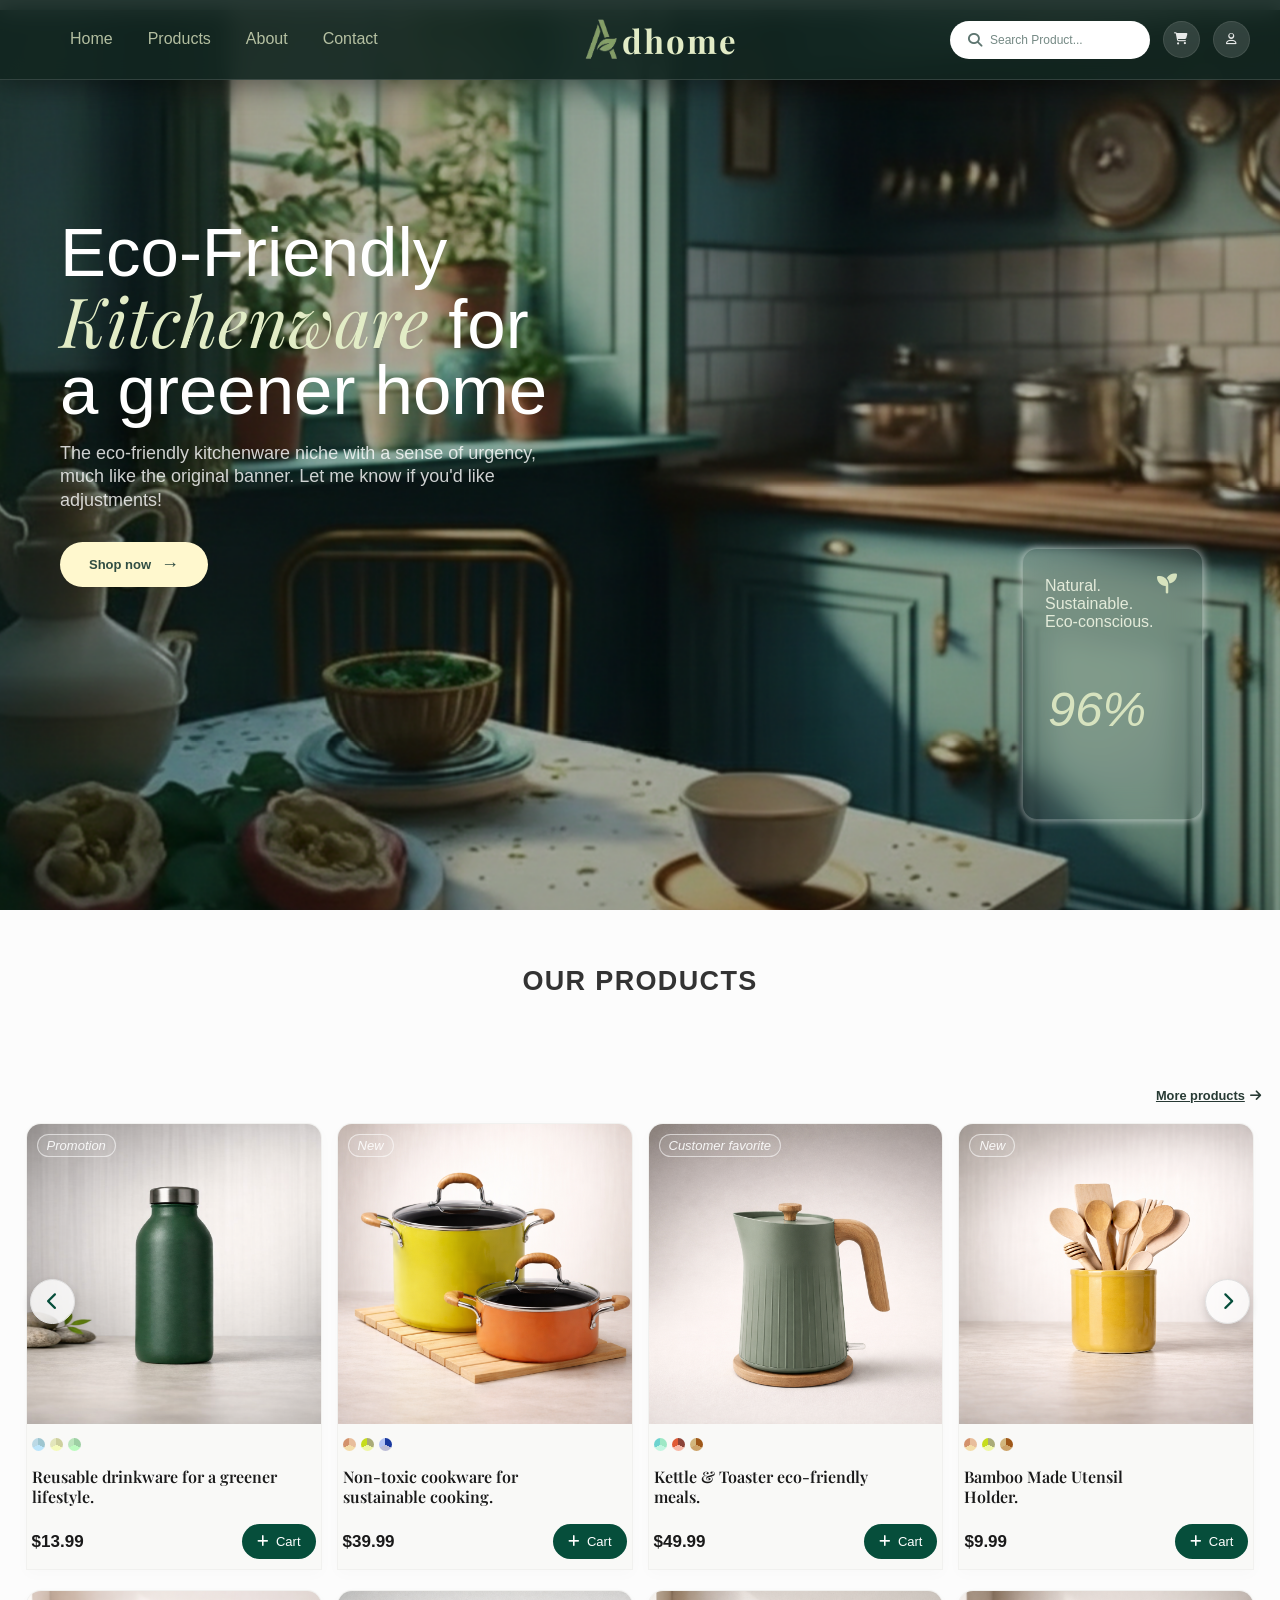
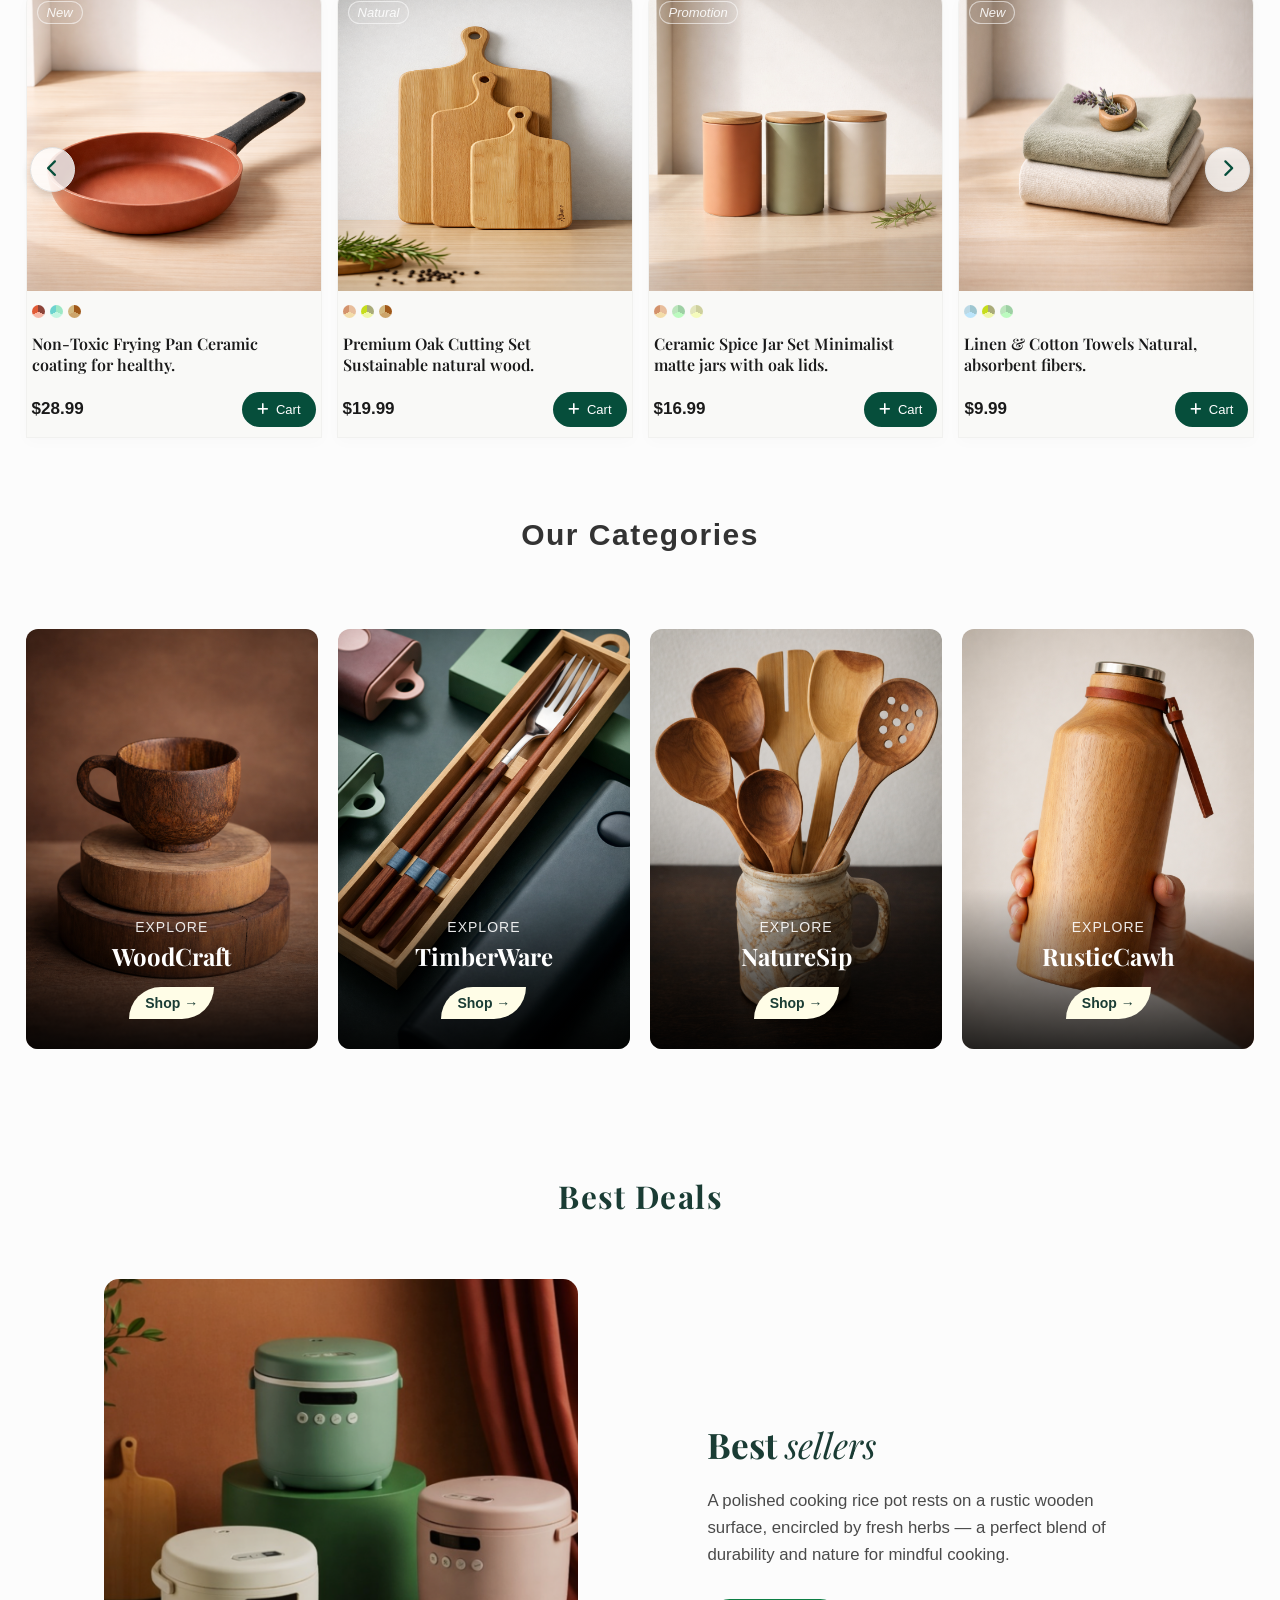
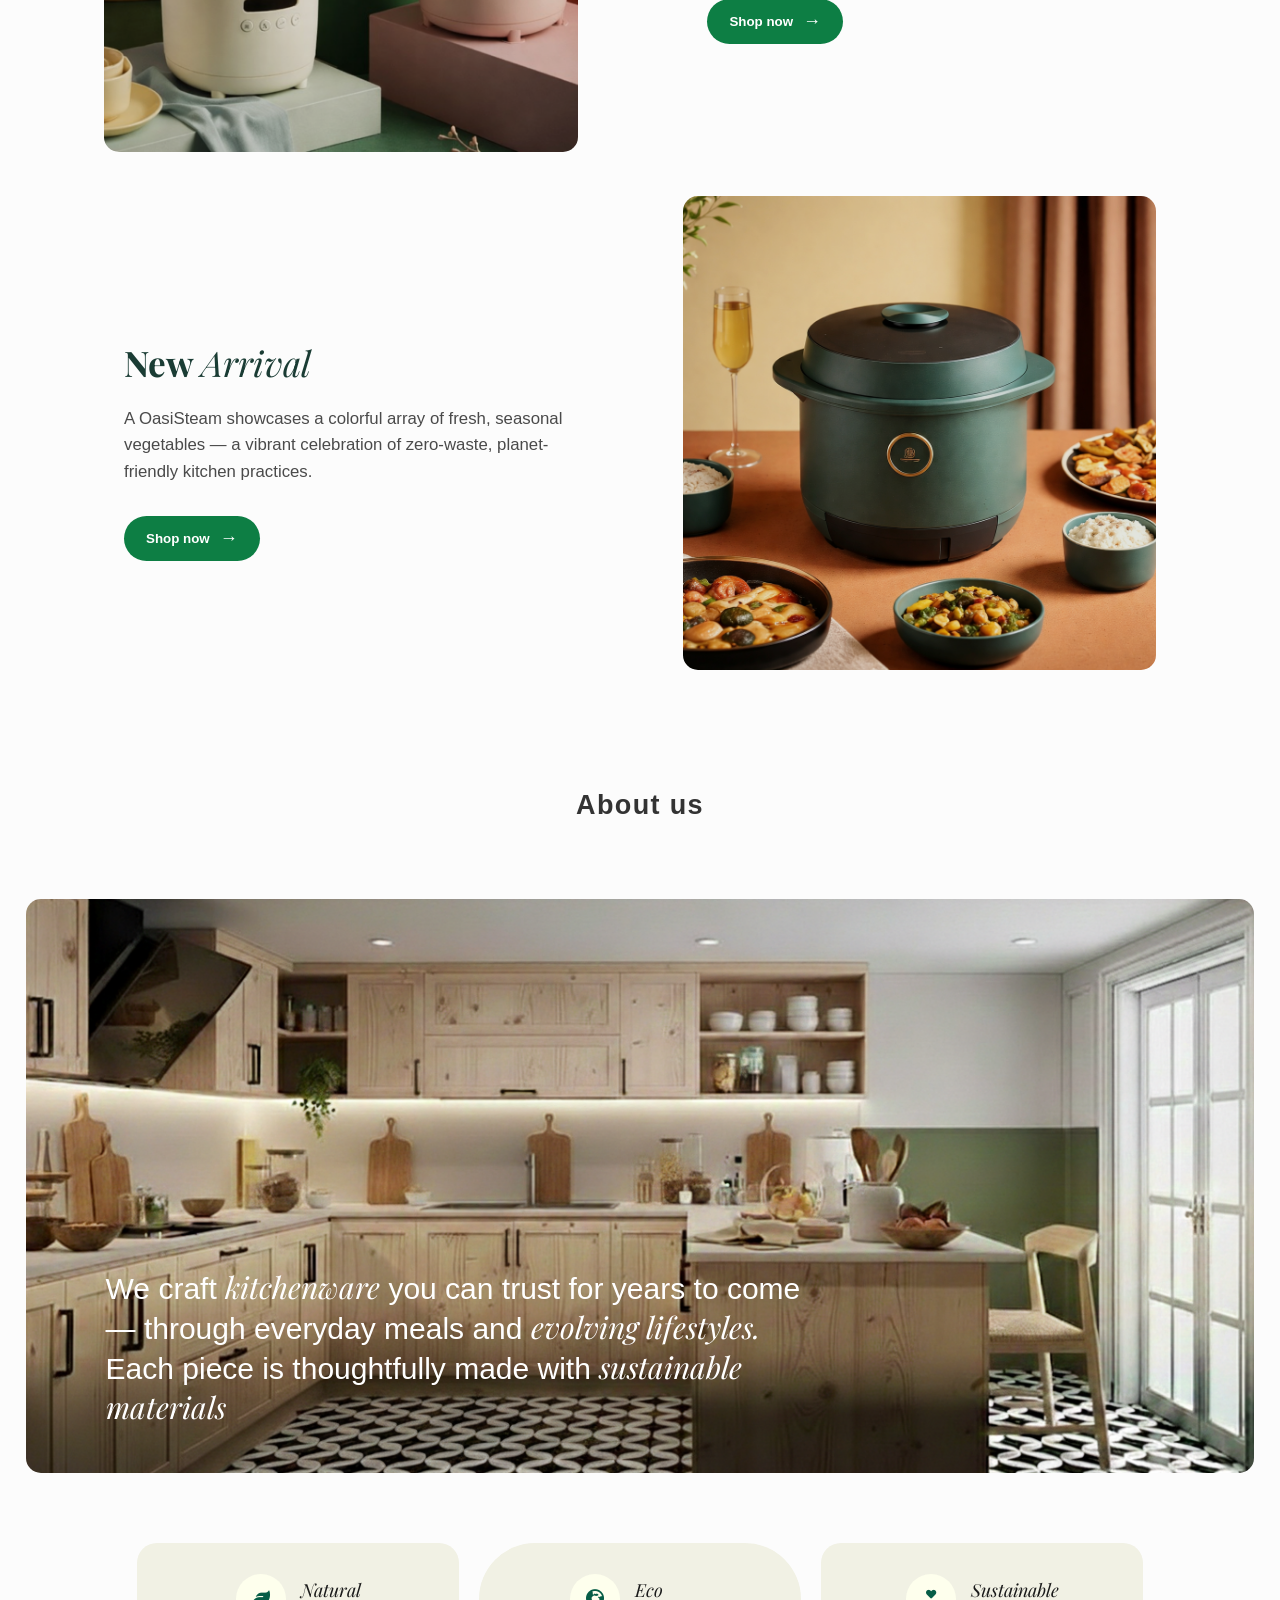
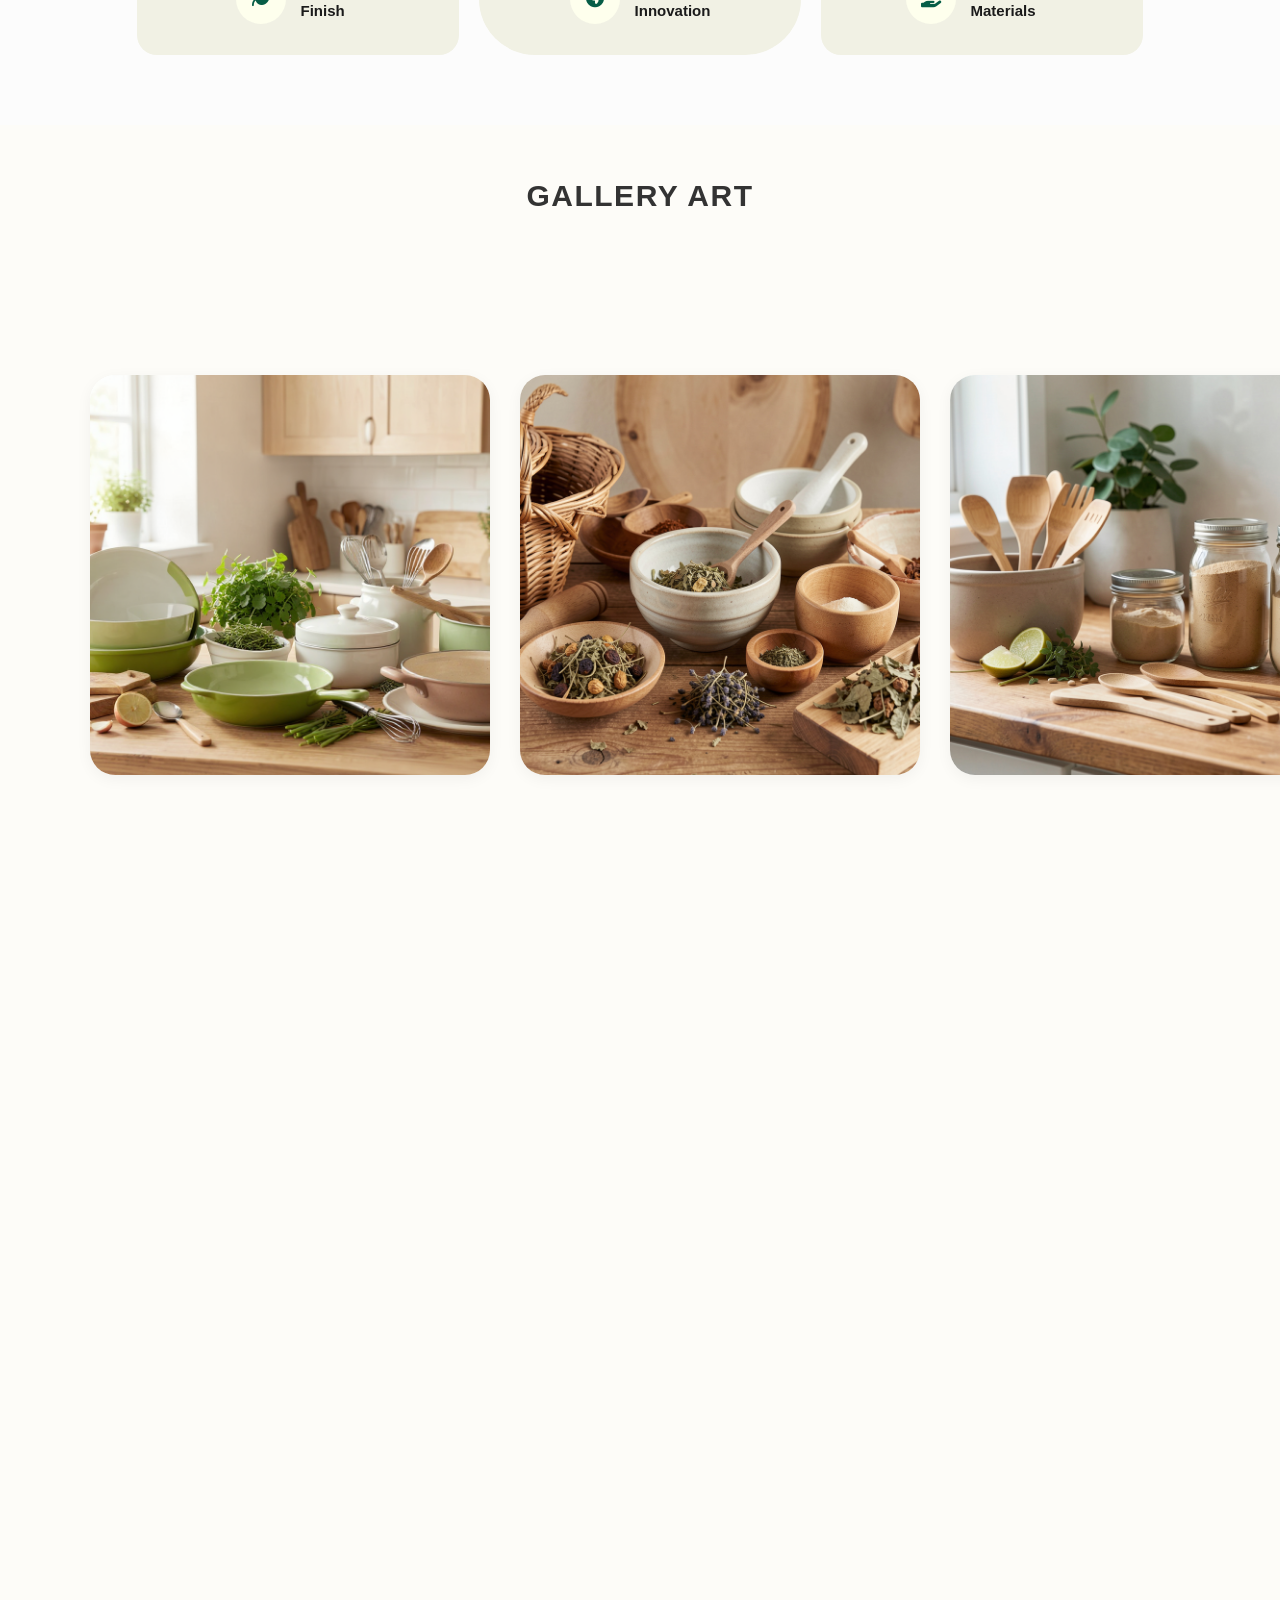
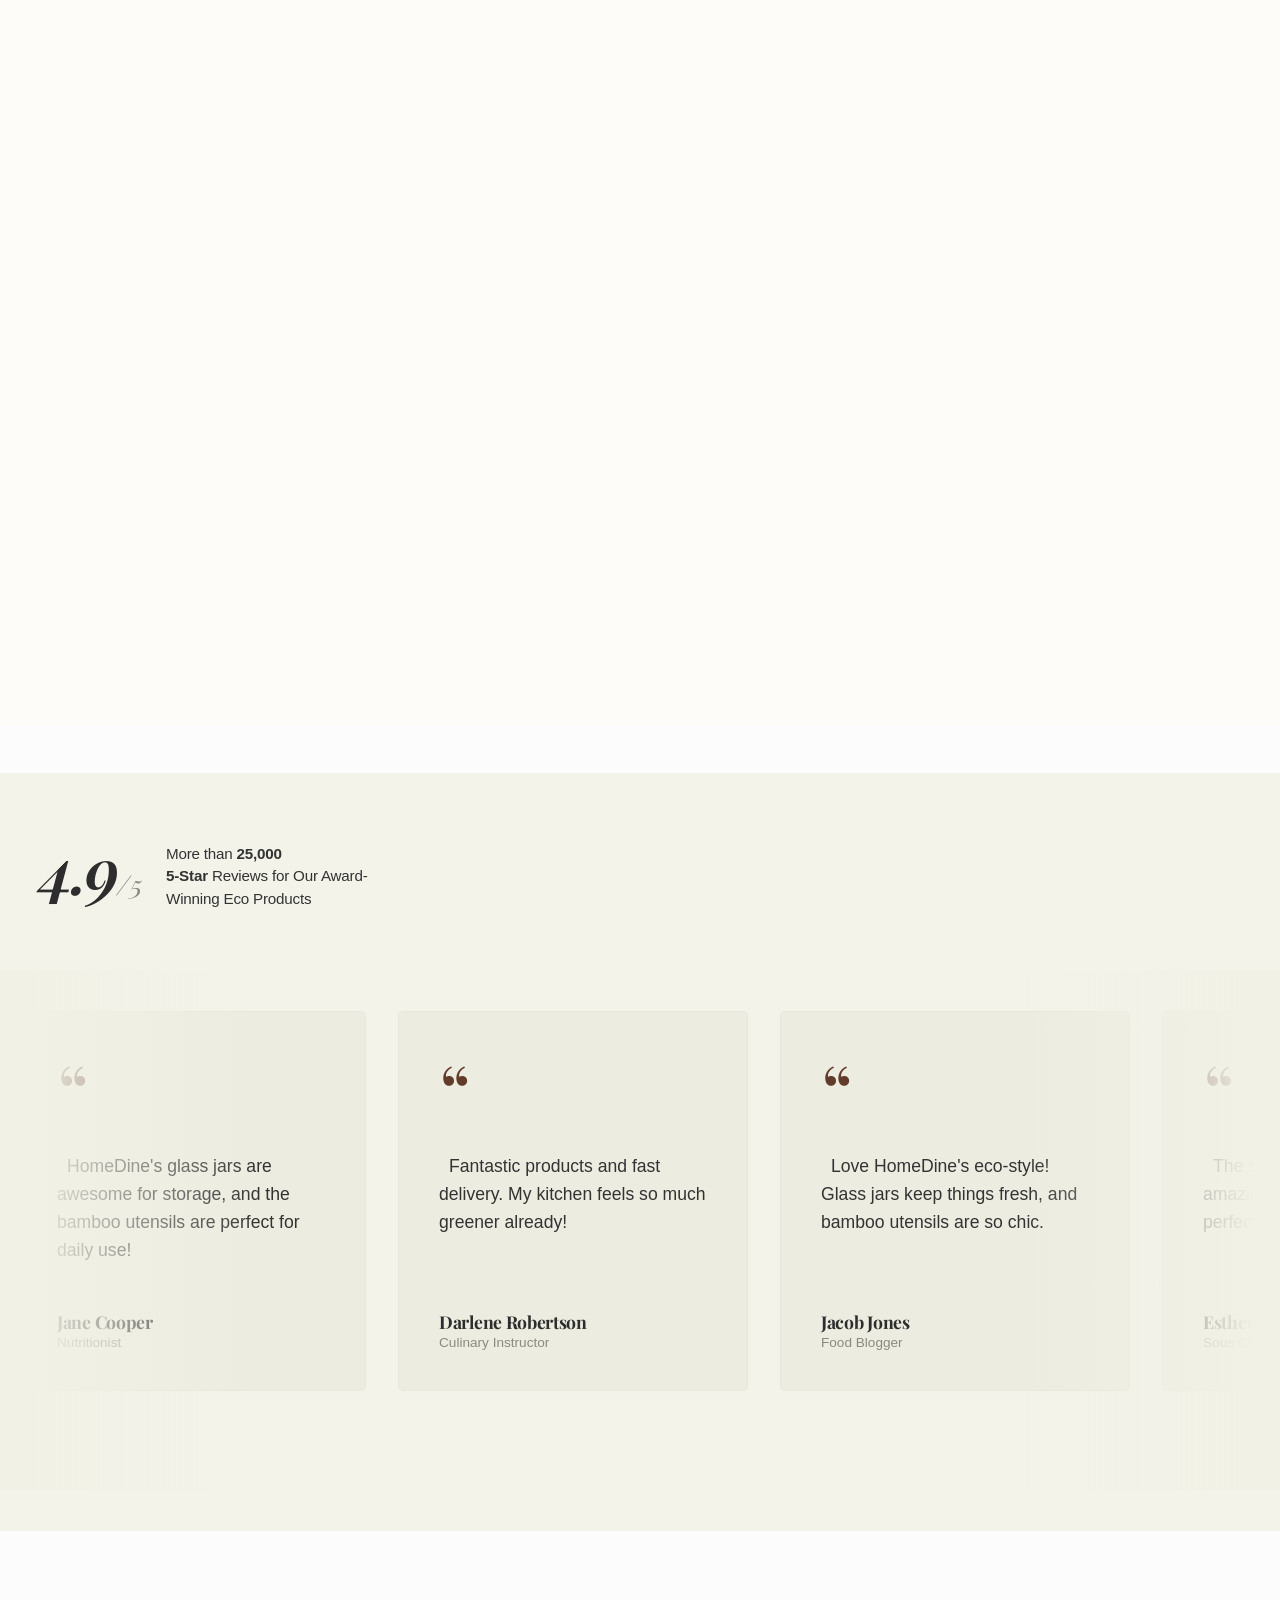
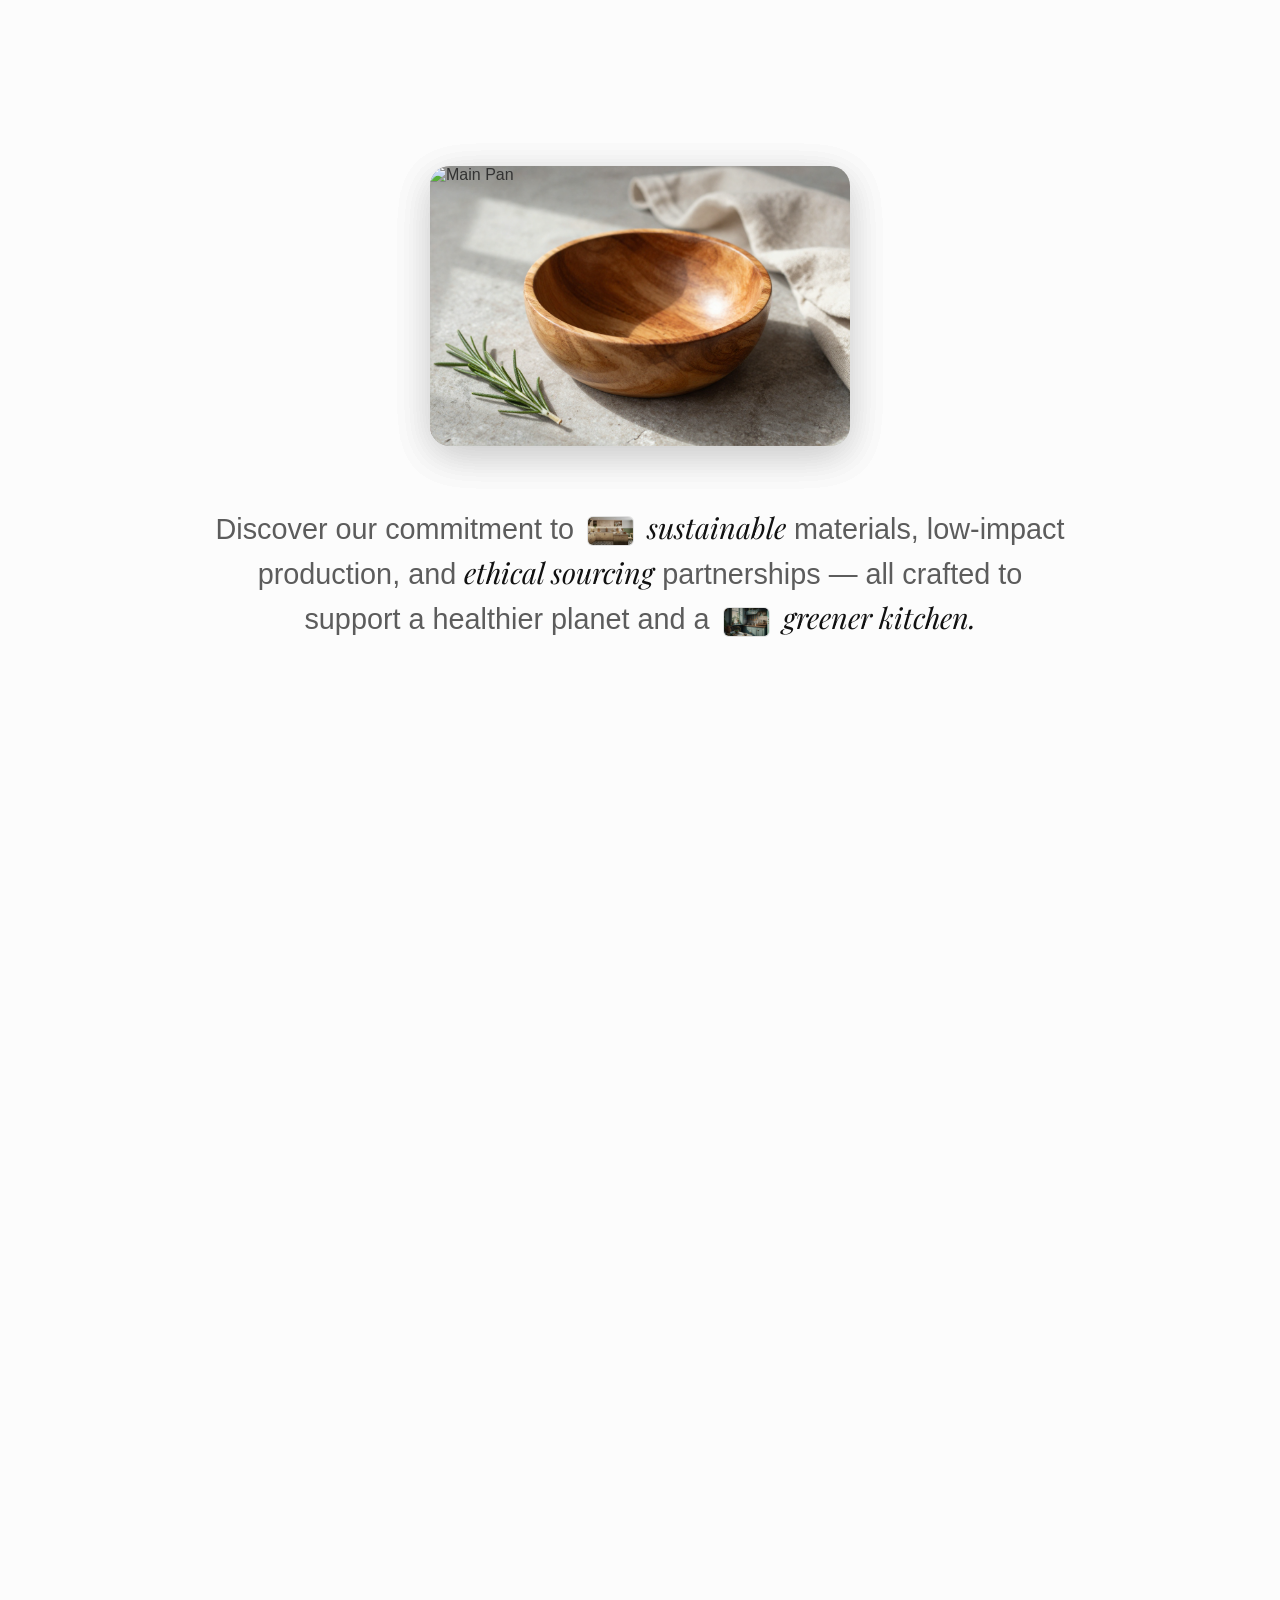
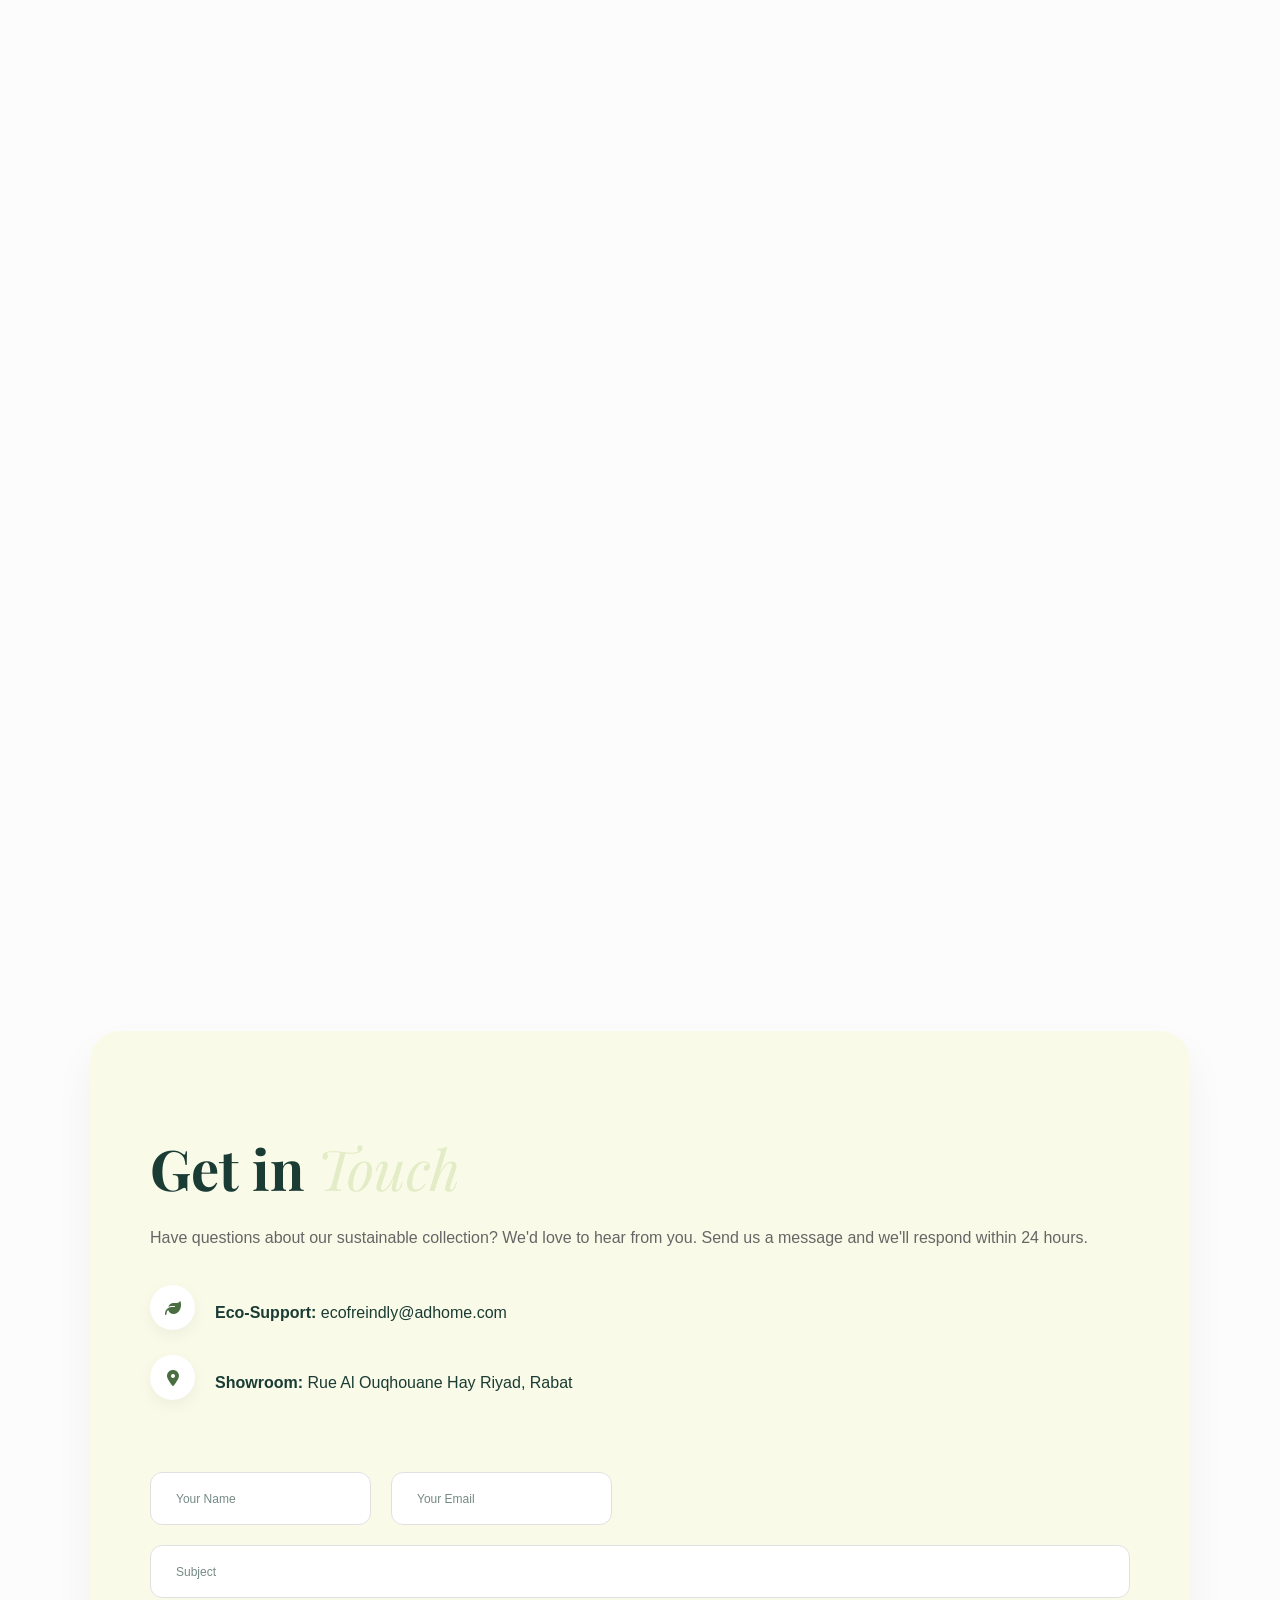
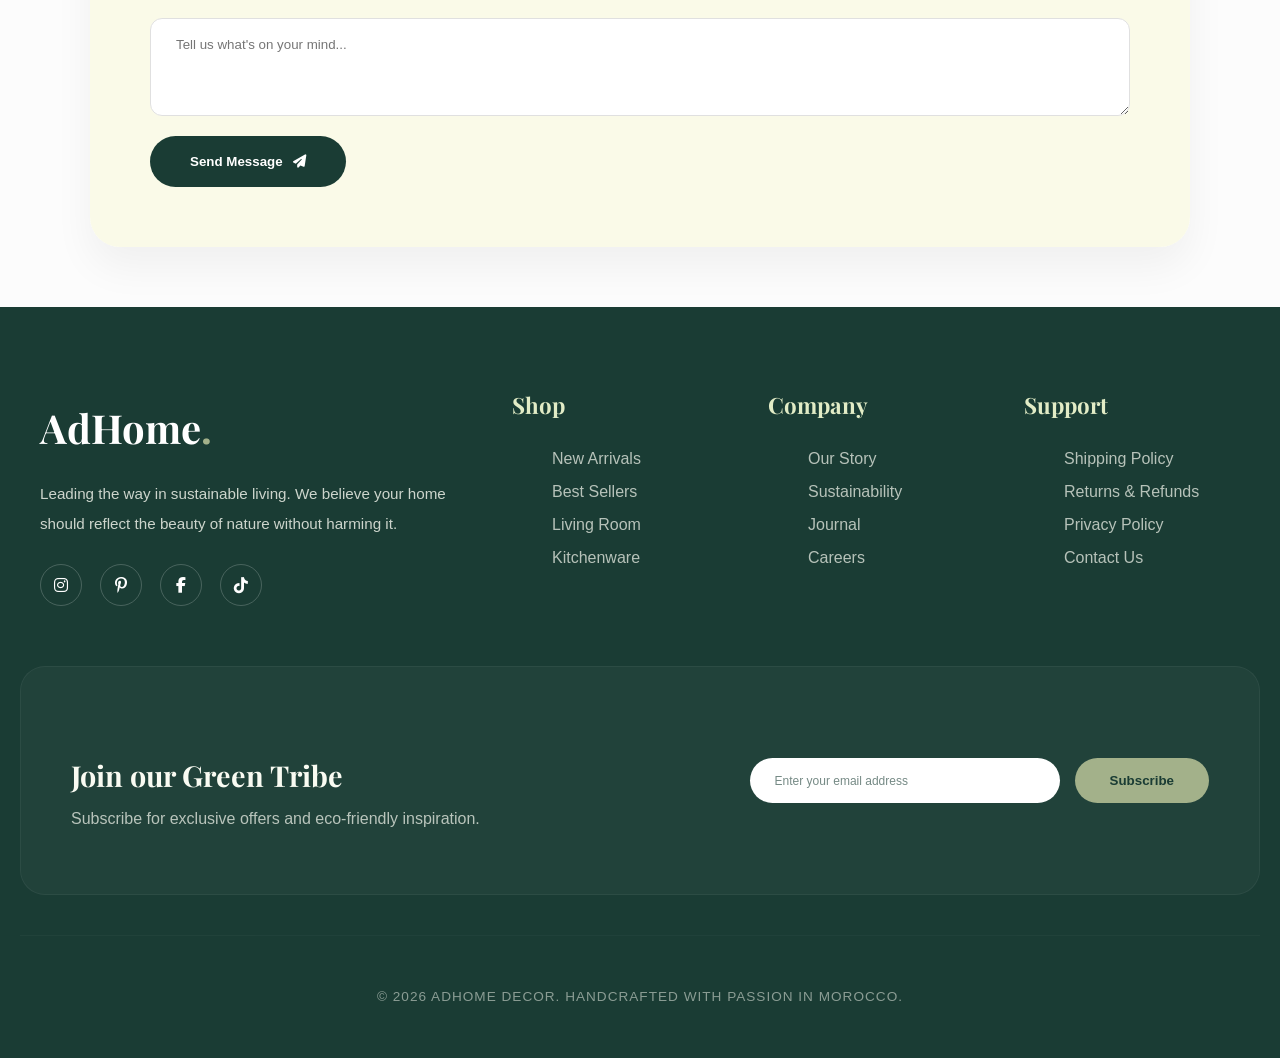
==== commit 1a9285f6: "Update index.html" ====
--- a/index.html
+++ b/index.html
@@ -4,7 +4,7 @@
     <meta charset="UTF-8">
     <meta name="viewport" content="width=device-width, initial-scale=1.0">
     <link href="https://fonts.googleapis.com/css2?family=Playfair+Display:wght@400;600;700&display=swap" rel="stylesheet">
-    <link rel="icon" href="eco.png">
+    <link rel="icon" href="logo.png">
     <link rel="stylesheet" href="https://cdnjs.cloudflare.com/ajax/libs/font-awesome/6.5.0/css/all.min.css">
     <title>AdHome</title>
     <link rel="stylesheet" href="Adhomeprojet.css">
@@ -637,4 +637,4 @@
     </footer>
 
 </body>
-</html>+</html>
